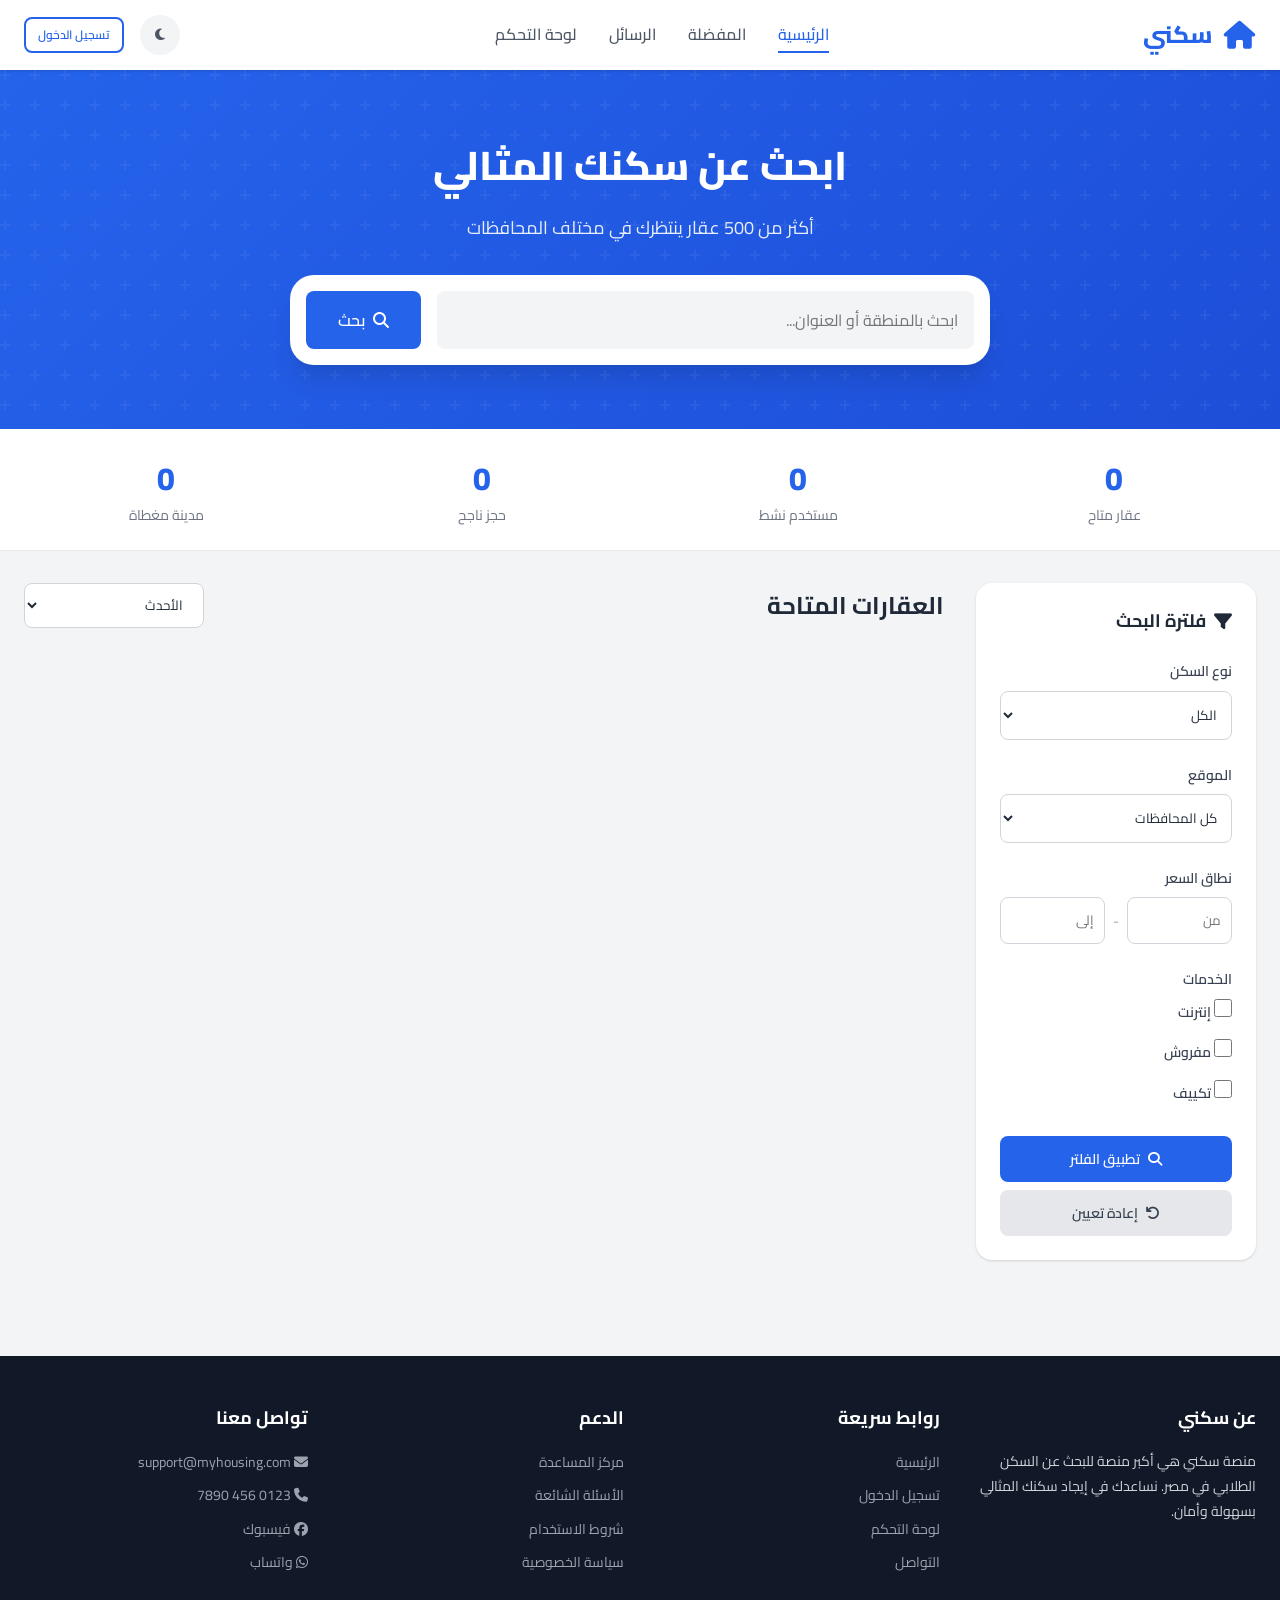
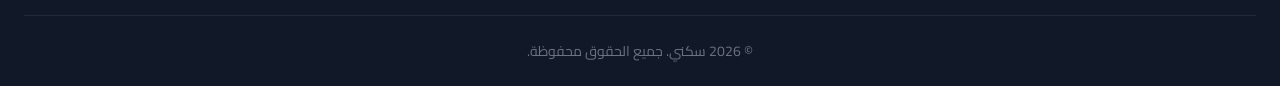
==== index.html @ 36925455 "Update index.html" ====
<!DOCTYPE html>
<html lang="ar" dir="rtl">
<head>
  <meta charset="UTF-8">
  <meta name="viewport" content="width=device-width, initial-scale=1.0">
  <meta name="description" content="سكني - منصة البحث عن السكن المثالي للطلاب في مصر">
  <meta name="keywords" content="سكن طلابي, شقق للإيجار, غرف للطلاب, استوديو, القاهرة, الإسكندرية">
  <meta property="og:title" content="سكني | ابحث عن سكنك المثالي">
  <meta property="og:description" content="أكثر من 500 عقار ينتظرك">
  <meta property="og:type" content="website">
  <title>سكني | ابحث عن سكنك المثالي</title>
  <link rel="stylesheet" href="style.css">
  <link rel="stylesheet" href="https://cdnjs.cloudflare.com/ajax/libs/font-awesome/6.4.0/css/all.min.css">
  <link rel="manifest" href="manifest.json">
  <link rel="icon" href="data:image/svg+xml,<svg xmlns='http://www.w3.org/2000/svg' viewBox='0 0 100 100'><text y='.9em' font-size='90'>🏠</text></svg>">
</head>
<body>
  <!-- Toast Container -->
  <div class="toast-container" id="toastContainer"></div>

  <!-- Header -->
  <header class="header">
    <div class="header-container">
      <a href="index.html" class="logo">
        <i class="fas fa-home"></i>
        <span>سكني</span>
      </a>

      <nav>
        <ul class="nav-links" id="navLinks">
          <li><a href="index.html" class="active">الرئيسية</a></li>
          <li><a href="favorites.html">المفضلة</a></li>
          <li><a href="chat.html">الرسائل</a></li>
          <li><a href="dashboard.html">لوحة التحكم</a></li>
          <li id="ownerAddProperty" style="display: none;"><a href="add-property.html"><i class="fas fa-plus"></i> إضافة عقار</a></li>
        </ul>
      </nav>

      <div class="header-actions">
        <button class="icon-btn theme-toggle" id="themeToggle" title="تغيير الوضع">
          <i class="fas fa-moon"></i>
        </button>

        <div id="guestActions">
          <a href="auth.html" class="btn btn-outline btn-sm">تسجيل الدخول</a>
        </div>

        <div class="user-menu" id="userMenu" style="display: none;">
          <img src="" alt="User" class="user-avatar" id="userAvatar">
          <div class="dropdown" id="userDropdown">
            <a href="dashboard.html" class="dropdown-item">
              <i class="fas fa-user"></i> حسابي
            </a>
            <a href="favorites.html" class="dropdown-item">
              <i class="fas fa-heart"></i> المفضلة
            </a>
            <a href="bookings.html" class="dropdown-item">
              <i class="fas fa-calendar-check"></i> حجوزاتي
            </a>
            <a href="chat.html" class="dropdown-item">
              <i class="fas fa-comments"></i> الرسائل
            </a>
            <div class="dropdown-divider"></div>
            <button class="dropdown-item" onclick="logout()">
              <i class="fas fa-sign-out-alt"></i> تسجيل الخروج
            </button>
          </div>
        </div>

        <button class="mobile-menu-btn" id="mobileMenuBtn">
          <i class="fas fa-bars"></i>
        </button>
      </div>
    </div>
  </header>

  <!-- Hero Section -->
  <section class="hero">
    <div class="hero-content">
      <h1>ابحث عن سكنك المثالي</h1>
      <p>أكثر من 500 عقار ينتظرك في مختلف المحافظات</p>
      <div class="search-box">
        <input type="text" class="search-input" id="searchInput" placeholder="ابحث بالمنطقة أو العنوان...">
        <button class="btn btn-primary btn-lg" onclick="performSearch()">
          <i class="fas fa-search"></i> بحث
        </button>
      </div>
    </div>
  </section>

  <!-- Stats Bar -->
  <section class="stats-bar">
    <div class="stats-container">
      <div class="stat-item">
        <h3 id="statProperties">0</h3>
        <p>عقار متاح</p>
      </div>
      <div class="stat-item">
        <h3 id="statUsers">0</h3>
        <p>مستخدم نشط</p>
      </div>
      <div class="stat-item">
        <h3 id="statBookings">0</h3>
        <p>حجز ناجح</p>
      </div>
      <div class="stat-item">
        <h3 id="statCities">0</h3>
        <p>مدينة مغطاة</p>
      </div>
    </div>
  </section>

  <!-- Main Content -->
  <main class="main-container">
    <!-- Sidebar Filters -->
    <aside class="sidebar">
      <h3><i class="fas fa-filter"></i> فلترة البحث</h3>

      <div class="filter-group">
        <label>نوع السكن</label>
        <select class="filter-select" id="filterType">
          <option value="all">الكل</option>
          <option value="shared_room">غرفة مشتركة</option>
          <option value="private_room">غرفة خاصة</option>
          <option value="studio">استوديو</option>
          <option value="apartment">شقة</option>
        </select>
      </div>

      <div class="filter-group">
        <label>الموقع</label>
        <select class="filter-select" id="filterLocation">
          <option value="all">كل المحافظات</option>
          <option value="القاهرة">القاهرة</option>
          <option value="الجيزة">الجيزة</option>
          <option value="الإسكندرية">الإسكندرية</option>
          <option value="المنصورة">المنصورة</option>
          <option value="طنطا">طنطا</option>
          <option value="الزقازيق">الزقازيق</option>
          <option value="بنها">بنها</option>
          <option value="الفيوم">الفيوم</option>
          <option value="أسيوط">أسيوط</option>
          <option value="سوهاج">سوهاج</option>
          <option value="قنا">قنا</option>
          <option value="الأقصر">الأقصر</option>
        </select>
      </div>

      <div class="filter-group">
        <label>نطاق السعر</label>
        <div class="price-range">
          <input type="number" class="filter-input" id="minPrice" placeholder="من">
          <span>-</span>
          <input type="number" class="filter-input" id="maxPrice" placeholder="إلى">
        </div>
      </div>

      <div class="filter-group">
        <label>الخدمات</label>
        <div class="checkbox-group">
          <label class="checkbox-item">
            <input type="checkbox" id="filterInternet">
            <span>إنترنت</span>
          </label>
          <label class="checkbox-item">
            <input type="checkbox" id="filterFurnished">
            <span>مفروش</span>
          </label>
          <label class="checkbox-item">
            <input type="checkbox" id="filterAC">
            <span>تكييف</span>
          </label>
        </div>
      </div>

      <button class="btn btn-primary" style="width: 100%;" onclick="applyFilters()">
        <i class="fas fa-search"></i> تطبيق الفلتر
      </button>
      <button class="btn btn-secondary" style="width: 100%; margin-top: 0.5rem;" onclick="resetFilters()">
        <i class="fas fa-undo"></i> إعادة تعيين
      </button>
    </aside>

    <!-- Content Area -->
    <div class="content-area">
      <div class="section-header">
        <h2 id="resultsTitle">العقارات المتاحة</h2>
        <select class="sort-select" id="sortSelect" onchange="applyFilters()">
          <option value="newest">الأحدث</option>
          <option value="price_asc">السعر: من الأقل للأعلى</option>
          <option value="price_desc">السعر: من الأعلى للأقل</option>
          <option value="rating">الأعلى تقييماً</option>
          <option value="views">الأكثر مشاهدة</option>
        </select>
      </div>

      <div class="properties-grid" id="propertiesGrid">
        <!-- Properties will be loaded here -->
      </div>

      <div class="empty-state" id="emptyState" style="display: none;">
        <i class="fas fa-search"></i>
        <h3>لا توجد نتائج</h3>
        <p>جرب تغيير معايير البحث أو الفلترة</p>
      </div>

      <div class="pagination" id="pagination"></div>
    </div>
  </main>

  <!-- Footer -->
  <footer class="footer">
    <div class="footer-container">
      <div class="footer-section">
        <h3>عن سكني</h3>
        <p>منصة سكني هي أكبر منصة للبحث عن السكن الطلابي في مصر. نساعدك في إيجاد سكنك المثالي بسهولة وأمان.</p>
      </div>
      <div class="footer-section">
        <h3>روابط سريعة</h3>
        <ul class="footer-links">
          <li><a href="index.html">الرئيسية</a></li>
          <li><a href="auth.html">تسجيل الدخول</a></li>
          <li><a href="dashboard.html">لوحة التحكم</a></li>
          <li><a href="chat.html">التواصل</a></li>
        </ul>
      </div>
      <div class="footer-section">
        <h3>الدعم</h3>
        <ul class="footer-links">
          <li><a href="#">مركز المساعدة</a></li>
          <li><a href="#">الأسئلة الشائعة</a></li>
          <li><a href="#">شروط الاستخدام</a></li>
          <li><a href="#">سياسة الخصوصية</a></li>
        </ul>
      </div>
      <div class="footer-section">
        <h3>تواصل معنا</h3>
        <ul class="footer-links">
          <li><a href="mailto:support@myhousing.com"><i class="fas fa-envelope"></i> support@myhousing.com</a></li>
          <li><a href="tel:01234567890"><i class="fas fa-phone"></i> 0123 456 7890</a></li>
          <li><a href="#"><i class="fab fa-facebook"></i> فيسبوك</a></li>
          <li><a href="#"><i class="fab fa-whatsapp"></i> واتساب</a></li>
        </ul>
      </div>
    </div>
    <div class="footer-bottom">
      <p>© 2026 سكني. جميع الحقوق محفوظة.</p>
    </div>
  </footer>

  <!-- Install Button -->
  <button class="btn btn-primary install-btn" id="installBtn">
    <i class="fas fa-download"></i> تثبيت التطبيق
  </button>

  <script src="db.js"></script>
  <script>
    // Global state
    let currentPage = 1;
    const itemsPerPage = 12;
    let filteredProperties = [];
    let currentUser = null;

    // Initialize
    document.addEventListener('DOMContentLoaded', async () => {
      await initDB();
      await generateDemoData();

      currentUser = getCurrentUser();
      updateHeader();
      await loadStats();
      await applyFilters();
      setupEventListeners();
      setupTheme();
    });

    function updateHeader() {
      const guestActions = document.getElementById('guestActions');
      const userMenu = document.getElementById('userMenu');

      if (currentUser) {
        guestActions.style.display = 'none';
        userMenu.style.display = 'block';
        document.getElementById('userAvatar').src = currentUser.avatar;

        // Show add property for owners
        if (currentUser.role === 'owner') {
          document.getElementById('ownerAddProperty').style.display = 'block';
        }

        // Update nav for admin
        if (currentUser.role === 'admin') {
          const navLinks = document.getElementById('navLinks');
          navLinks.innerHTML = `
            <li><a href="index.html" class="active">الرئيسية</a></li>
            <li><a href="dashboard.html">لوحة التحكم</a></li>
            <li><a href="admin.html">الإدارة</a></li>
          `;
        }
      } else {
        guestActions.style.display = 'block';
        userMenu.style.display = 'none';
      }
    }

    // User dropdown
    document.getElementById('userAvatar')?.addEventListener('click', (e) => {
      e.stopPropagation();
      document.getElementById('userDropdown').classList.toggle('show');
    });

    document.addEventListener('click', () => {
      document.getElementById('userDropdown')?.classList.remove('show');
    });

    async function loadStats() {
      const properties = await getAll('properties');
      const users = await getAll('users');
      const bookings = await getAll('bookings');

      const cities = new Set(properties.map(p => p.location.split('،')[0].trim()));

      document.getElementById('statProperties').textContent = properties.length;
      document.getElementById('statUsers').textContent = users.length;
      document.getElementById('statBookings').textContent = bookings.filter(b => b.status === 'confirmed').length;
      document.getElementById('statCities').textContent = cities.size;
    }

    async function applyFilters() {
      const filters = {
        status: 'active',
        type: document.getElementById('filterType').value,
        location: document.getElementById('filterLocation').value,
        minPrice: document.getElementById('minPrice').value,
        maxPrice: document.getElementById('maxPrice').value,
        internet: document.getElementById('filterInternet').checked,
        furnished: document.getElementById('filterFurnished').checked,
        ac: document.getElementById('filterAC').checked,
        search: document.getElementById('searchInput').value,
        sort: document.getElementById('sortSelect').value
      };

      filteredProperties = await searchProperties(filters);
      currentPage = 1;
      renderProperties();
    }

    function resetFilters() {
      document.getElementById('filterType').value = 'all';
      document.getElementById('filterLocation').value = 'all';
      document.getElementById('minPrice').value = '';
      document.getElementById('maxPrice').value = '';
      document.getElementById('filterInternet').checked = false;
      document.getElementById('filterFurnished').checked = false;
      document.getElementById('filterAC').checked = false;
      document.getElementById('searchInput').value = '';
      document.getElementById('sortSelect').value = 'newest';
      applyFilters();
    }

    function performSearch() {
      applyFilters();
    }

    async function renderProperties() {
      const grid = document.getElementById('propertiesGrid');
      const emptyState = document.getElementById('emptyState');
      const pagination = document.getElementById('pagination');

      document.getElementById('resultsTitle').textContent = 
        `العقارات المتاحة (${filteredProperties.length})`;

      if (filteredProperties.length === 0) {
        grid.innerHTML = '';
        emptyState.style.display = 'block';
        pagination.innerHTML = '';
        return;
      }

      emptyState.style.display = 'none';

      const start = (currentPage - 1) * itemsPerPage;
      const end = start + itemsPerPage;
      const pageItems = filteredProperties.slice(start, end);

      grid.innerHTML = '';

      for (const prop of pageItems) {
        const isFav = currentUser ? await isFavorite(currentUser.id, prop.id) : false;

        const card = document.createElement('div');
        card.className = 'property-card';
        card.onclick = (e) => {
          if (!e.target.closest('.favorite-btn')) {
            window.location.href = `property.html?id=${prop.id}`;
          }
        };

        card.innerHTML = `
          <div class="property-image">
            <img src="${prop.images[0]}" alt="${prop.title}" loading="lazy">
            <span class="property-badge">${prop.typeName}</span>
            <button class="favorite-btn ${isFav ? 'active' : ''}" onclick="toggleFavoriteItem('${prop.id}', this)">
              <i class="fas fa-heart"></i>
            </button>
          </div>
          <div class="property-content">
            <div class="property-type">${prop.typeName}</div>
            <h3 class="property-title">${prop.title}</h3>
            <div class="property-location">
              <i class="fas fa-map-marker-alt"></i>
              <span>${prop.location}</span>
            </div>
            <div class="property-features">
              <span><i class="fas fa-bed"></i> ${prop.rooms} غرف</span>
              <span><i class="fas fa-user-friends"></i> ${prop.studentsPerRoom} طالب</span>
              ${prop.internet ? '<span><i class="fas fa-wifi"></i> واي فاي</span>' : ''}
            </div>
            <div class="property-footer">
              <div class="property-price">
                ${prop.price.toLocaleString()} <span>ج.م/شهر</span>
              </div>
              <div class="property-rating">
                <i class="fas fa-star"></i>
                <span>${prop.rating}</span>
                <span style="color: var(--gray-400); font-weight: 400;">(${prop.reviewsCount})</span>
              </div>
            </div>
          </div>
        `;

        grid.appendChild(card);
      }

      renderPagination();
    }

    function renderPagination() {
      const pagination = document.getElementById('pagination');
      const totalPages = Math.ceil(filteredProperties.length / itemsPerPage);

      if (totalPages <= 1) {
        pagination.innerHTML = '';
        return;
      }

      let html = '';

      // Previous
      html += `<button class="page-btn" onclick="changePage(${currentPage - 1})" ${currentPage === 1 ? 'disabled' : ''}>
        <i class="fas fa-chevron-right"></i>
      </button>`;

      // Pages
      for (let i = 1; i <= totalPages; i++) {
        if (i === 1 || i === totalPages || (i >= currentPage - 1 && i <= currentPage + 1)) {
          html += `<button class="page-btn ${i === currentPage ? 'active' : ''}" onclick="changePage(${i})">${i}</button>`;
        } else if (i === currentPage - 2 || i === currentPage + 2) {
          html += `<span style="padding: 0.5rem;">...</span>`;
        }
      }

      // Next
      html += `<button class="page-btn" onclick="changePage(${currentPage + 1})" ${currentPage === totalPages ? 'disabled' : ''}>
        <i class="fas fa-chevron-left"></i>
      </button>`;

      pagination.innerHTML = html;
    }

    function changePage(page) {
      const totalPages = Math.ceil(filteredProperties.length / itemsPerPage);
      if (page < 1 || page > totalPages) return;
      currentPage = page;
      renderProperties();
      window.scrollTo({top: 0, behavior: 'smooth'});
    }

    async function toggleFavoriteItem(propertyId, btn) {
      if (!currentUser) {
        showToast('يرجى تسجيل الدخول أولاً', 'warning');
        return;
      }

      const isFav = await toggleFavorite(currentUser.id, propertyId);
      btn.classList.toggle('active', isFav);
      showToast(isFav ? 'تمت الإضافة للمفضلة' : 'تمت الإزالة من المفضلة', 'success');
    }

    function setupEventListeners() {
      document.getElementById('searchInput').addEventListener('keypress', (e) => {
        if (e.key === 'Enter') performSearch();
      });

      document.getElementById('themeToggle').addEventListener('click', toggleTheme);

      document.getElementById('mobileMenuBtn').addEventListener('click', () => {
        const nav = document.getElementById('navLinks');
        nav.style.display = nav.style.display === 'flex' ? 'none' : 'flex';
        nav.style.position = 'absolute';
        nav.style.top = '70px';
        nav.style.left = '0';
        nav.style.right = '0';
        nav.style.flexDirection = 'column';
        nav.style.background = 'var(--white)';
        nav.style.padding = '1rem';
        nav.style.boxShadow = 'var(--shadow-lg)';
      });
    }

    // Theme
    function setupTheme() {
      const saved = localStorage.getItem('theme');
      if (saved === 'dark') {
        document.documentElement.setAttribute('data-theme', 'dark');
        document.getElementById('themeToggle').innerHTML = '<i class="fas fa-sun"></i>';
      }
    }

    function toggleTheme() {
      const isDark = document.documentElement.getAttribute('data-theme') === 'dark';
      if (isDark) {
        document.documentElement.removeAttribute('data-theme');
        localStorage.setItem('theme', 'light');
        document.getElementById('themeToggle').innerHTML = '<i class="fas fa-moon"></i>';
      } else {
        document.documentElement.setAttribute('data-theme', 'dark');
        localStorage.setItem('theme', 'dark');
        document.getElementById('themeToggle').innerHTML = '<i class="fas fa-sun"></i>';
      }
    }

    // Toast
    function showToast(message, type = 'success') {
      const container = document.getElementById('toastContainer');
      const toast = document.createElement('div');
      toast.className = `toast ${type}`;

      const icons = { success: 'fa-check-circle', error: 'fa-times-circle', warning: 'fa-exclamation-circle' };
      toast.innerHTML = `<i class="fas ${icons[type]}"></i><span>${message}</span>`;

      container.appendChild(toast);

      setTimeout(() => {
        toast.style.opacity = '0';
        toast.style.transform = 'translateX(-20px)';
        setTimeout(() => toast.remove(), 300);
      }, 3000);
    }

    // PWA Install
    let deferredPrompt;
    window.addEventListener('beforeinstallprompt', (e) => {
      e.preventDefault();
      deferredPrompt = e;
      document.getElementById('installBtn').classList.add('show');
    });

    document.getElementById('installBtn').addEventListener('click', async () => {
      if (deferredPrompt) {
        deferredPrompt.prompt();
        const { outcome } = await deferredPrompt.userChoice;
        if (outcome === 'accepted') {
          document.getElementById('installBtn').classList.remove('show');
        }
        deferredPrompt = null;
      }
    });
  </script>
</body>
</html>
---- style.css ----
@import url('https://fonts.googleapis.com/css2?family=Cairo:wght@300;400;500;600;700;800&display=swap');

:root {
  --primary: #2563eb;
  --primary-dark: #1d4ed8;
  --primary-light: #dbeafe;
  --secondary: #f59e0b;
  --success: #10b981;
  --danger: #ef4444;
  --warning: #f59e0b;
  --info: #3b82f6;
  --dark: #1f2937;
  --light: #f3f4f6;
  --white: #ffffff;
  --gray-100: #f3f4f6;
  --gray-200: #e5e7eb;
  --gray-300: #d1d5db;
  --gray-400: #9ca3af;
  --gray-500: #6b7280;
  --gray-600: #4b5563;
  --gray-700: #374151;
  --gray-800: #1f2937;
  --gray-900: #111827;
  --shadow-sm: 0 1px 2px 0 rgba(0, 0, 0, 0.05);
  --shadow: 0 1px 3px 0 rgba(0, 0, 0, 0.1), 0 1px 2px 0 rgba(0, 0, 0, 0.06);
  --shadow-md: 0 4px 6px -1px rgba(0, 0, 0, 0.1), 0 2px 4px -1px rgba(0, 0, 0, 0.06);
  --shadow-lg: 0 10px 15px -3px rgba(0, 0, 0, 0.1), 0 4px 6px -2px rgba(0, 0, 0, 0.05);
  --shadow-xl: 0 20px 25px -5px rgba(0, 0, 0, 0.1), 0 10px 10px -5px rgba(0, 0, 0, 0.04);
  --radius-sm: 0.375rem;
  --radius: 0.5rem;
  --radius-md: 0.75rem;
  --radius-lg: 1rem;
  --radius-xl: 1.5rem;
  --transition: all 0.3s ease;
}

[data-theme="dark"] {
  --primary: #3b82f6;
  --primary-dark: #2563eb;
  --primary-light: #1e3a5f;
  --dark: #f9fafb;
  --light: #111827;
  --white: #1f2937;
  --gray-100: #1f2937;
  --gray-200: #374151;
  --gray-300: #4b5563;
  --gray-400: #6b7280;
  --gray-500: #9ca3af;
  --gray-600: #d1d5db;
  --gray-700: #e5e7eb;
  --gray-800: #f3f4f6;
  --gray-900: #f9fafb;
}

* { margin: 0; padding: 0; box-sizing: border-box; }
html { scroll-behavior: smooth; }

body {
  font-family: 'Cairo', sans-serif;
  background-color: var(--light);
  color: var(--gray-800);
  line-height: 1.6;
  direction: rtl;
  transition: var(--transition);
}

::-webkit-scrollbar { width: 8px; }
::-webkit-scrollbar-track { background: var(--gray-100); }
::-webkit-scrollbar-thumb { background: var(--gray-400); border-radius: 4px; }
::-webkit-scrollbar-thumb:hover { background: var(--gray-500); }

.header {
  background: var(--white);
  box-shadow: var(--shadow);
  position: sticky;
  top: 0;
  z-index: 1000;
  transition: var(--transition);
}

.header-container {
  max-width: 1400px;
  margin: 0 auto;
  padding: 0 1.5rem;
  display: flex;
  align-items: center;
  justify-content: space-between;
  height: 70px;
}

.logo {
  display: flex;
  align-items: center;
  gap: 0.75rem;
  text-decoration: none;
  color: var(--primary);
  font-weight: 800;
  font-size: 1.5rem;
}

.logo i { font-size: 1.75rem; }

.nav-links {
  display: flex;
  gap: 2rem;
  list-style: none;
}

.nav-links a {
  text-decoration: none;
  color: var(--gray-600);
  font-weight: 500;
  transition: var(--transition);
  position: relative;
}

.nav-links a:hover, .nav-links a.active { color: var(--primary); }

.nav-links a::after {
  content: '';
  position: absolute;
  bottom: -4px;
  right: 0;
  width: 0;
  height: 2px;
  background: var(--primary);
  transition: var(--transition);
}

.nav-links a:hover::after, .nav-links a.active::after { width: 100%; }

.header-actions {
  display: flex;
  align-items: center;
  gap: 1rem;
}

.btn {
  display: inline-flex;
  align-items: center;
  justify-content: center;
  gap: 0.5rem;
  padding: 0.625rem 1.25rem;
  border: none;
  border-radius: var(--radius);
  font-family: 'Cairo', sans-serif;
  font-weight: 600;
  font-size: 0.875rem;
  cursor: pointer;
  transition: var(--transition);
  text-decoration: none;
}

.btn-primary { background: var(--primary); color: white; }
.btn-primary:hover { background: var(--primary-dark); transform: translateY(-1px); box-shadow: var(--shadow-md); }
.btn-secondary { background: var(--gray-200); color: var(--gray-700); }
.btn-secondary:hover { background: var(--gray-300); }
.btn-outline { background: transparent; border: 2px solid var(--primary); color: var(--primary); }
.btn-outline:hover { background: var(--primary); color: white; }
.btn-danger { background: var(--danger); color: white; }
.btn-success { background: var(--success); color: white; }
.btn-sm { padding: 0.375rem 0.75rem; font-size: 0.75rem; }
.btn-lg { padding: 0.875rem 2rem; font-size: 1rem; }

.icon-btn {
  width: 40px; height: 40px; border-radius: 50%; padding: 0;
  background: var(--gray-100); color: var(--gray-600); border: none;
  cursor: pointer; transition: var(--transition);
  display: flex; align-items: center; justify-content: center;
}

.icon-btn:hover { background: var(--primary-light); color: var(--primary); }

.user-menu { position: relative; }

.user-avatar {
  width: 40px; height: 40px; border-radius: 50%; cursor: pointer;
  border: 2px solid var(--gray-200); transition: var(--transition);
}

.user-avatar:hover { border-color: var(--primary); }

.dropdown {
  position: absolute; top: 100%; left: 0; margin-top: 0.5rem;
  background: var(--white); border-radius: var(--radius-md);
  box-shadow: var(--shadow-xl); min-width: 200px; padding: 0.5rem 0;
  display: none; animation: fadeIn 0.2s ease;
}

.dropdown.show { display: block; }

.dropdown-item {
  display: flex; align-items: center; gap: 0.75rem;
  padding: 0.75rem 1rem; color: var(--gray-700);
  text-decoration: none; transition: var(--transition);
  cursor: pointer; border: none; background: none; width: 100%;
  font-family: 'Cairo', sans-serif; font-size: 0.875rem;
}

.dropdown-item:hover { background: var(--gray-100); color: var(--primary); }
.dropdown-divider { height: 1px; background: var(--gray-200); margin: 0.5rem 0; }

.hero {
  background: linear-gradient(135deg, var(--primary) 0%, var(--primary-dark) 100%);
  color: white; padding: 4rem 1.5rem; text-align: center;
  position: relative; overflow: hidden;
}

.hero::before {
  content: '';
  position: absolute; top: 0; left: 0; right: 0; bottom: 0;
  background: url("data:image/svg+xml,%3Csvg width='60' height='60' viewBox='0 0 60 60' xmlns='http://www.w3.org/2000/svg'%3E%3Cg fill='none' fill-rule='evenodd'%3E%3Cg fill='%23ffffff' fill-opacity='0.05'%3E%3Cpath d='M36 34v-4h-2v4h-4v2h4v4h2v-4h4v-2h-4zm0-30V0h-2v4h-4v2h4v4h2V6h4V4h-4zM6 34v-4H4v4H0v2h4v4h2v-4h4v-2H6zM6 4V0H4v4H0v2h4v4h2V6h4V4H6z'/%3E%3C/g%3E%3C/g%3E%3C/svg%3E");
}

.hero-content { position: relative; z-index: 1; max-width: 800px; margin: 0 auto; }
.hero h1 { font-size: 2.5rem; font-weight: 800; margin-bottom: 1rem; }
.hero p { font-size: 1.125rem; opacity: 0.9; margin-bottom: 2rem; }

.search-box {
  background: var(--white); border-radius: var(--radius-xl); padding: 1rem;
  display: flex; gap: 1rem; box-shadow: var(--shadow-xl);
  max-width: 700px; margin: 0 auto;
}

.search-input {
  flex: 1; border: none; padding: 0.75rem 1rem;
  font-family: 'Cairo', sans-serif; font-size: 1rem;
  background: var(--gray-100); border-radius: var(--radius);
  outline: none; transition: var(--transition);
}

.search-input:focus { background: white; box-shadow: 0 0 0 3px var(--primary-light); }

.stats-bar {
  background: var(--white); border-bottom: 1px solid var(--gray-200); padding: 1.5rem;
}

.stats-container {
  max-width: 1400px; margin: 0 auto;
  display: grid; grid-template-columns: repeat(auto-fit, minmax(200px, 1fr));
  gap: 2rem; text-align: center;
}

.stat-item h3 { font-size: 2rem; font-weight: 800; color: var(--primary); }
.stat-item p { color: var(--gray-500); font-size: 0.875rem; }

.main-container {
  max-width: 1400px; margin: 0 auto; padding: 2rem 1.5rem;
  display: grid; grid-template-columns: 280px 1fr; gap: 2rem;
}

.sidebar {
  background: var(--white); border-radius: var(--radius-lg); padding: 1.5rem;
  box-shadow: var(--shadow); height: fit-content; position: sticky; top: 90px;
}

.sidebar h3 {
  font-size: 1.125rem; font-weight: 700; margin-bottom: 1.5rem;
  display: flex; align-items: center; gap: 0.5rem;
}

.filter-group { margin-bottom: 1.5rem; }

.filter-group label {
  display: block; font-weight: 600; margin-bottom: 0.5rem;
  font-size: 0.875rem; color: var(--gray-700);
}

.filter-select, .filter-input {
  width: 100%; padding: 0.625rem; border: 1px solid var(--gray-300);
  border-radius: var(--radius); font-family: 'Cairo', sans-serif;
  background: var(--white); color: var(--gray-800); outline: none;
  transition: var(--transition);
}

.filter-select:focus, .filter-input:focus {
  border-color: var(--primary); box-shadow: 0 0 0 3px var(--primary-light);
}

.price-range { display: flex; gap: 0.5rem; align-items: center; }
.price-range input { flex: 1; }
.price-range span { color: var(--gray-400); font-size: 0.875rem; }

.checkbox-group { display: flex; flex-direction: column; gap: 0.5rem; }

.checkbox-item {
  display: flex; align-items: center; gap: 0.5rem;
  cursor: pointer; font-size: 0.875rem;
}

.checkbox-item input[type="checkbox"] {
  width: 18px; height: 18px; accent-color: var(--primary); cursor: pointer;
}

.content-area { min-width: 0; }

.section-header {
  display: flex; justify-content: space-between; align-items: center;
  margin-bottom: 1.5rem;
}

.section-header h2 { font-size: 1.5rem; font-weight: 700; }

.sort-select {
  padding: 0.5rem 1rem; border: 1px solid var(--gray-300);
  border-radius: var(--radius); font-family: 'Cairo', sans-serif;
  background: var(--white); color: var(--gray-800); cursor: pointer;
}

.properties-grid {
  display: grid;
  grid-template-columns: repeat(auto-fill, minmax(300px, 1fr));
  gap: 1.5rem;
}

.property-card {
  background: var(--white); border-radius: var(--radius-lg);
  overflow: hidden; box-shadow: var(--shadow); transition: var(--transition);
  cursor: pointer; position: relative;
}

.property-card:hover {
  transform: translateY(-4px); box-shadow: var(--shadow-xl);
}

.property-image {
  position: relative; height: 220px; overflow: hidden;
}

.property-image img {
  width: 100%; height: 100%; object-fit: cover;
  transition: transform 0.5s ease;
}

.property-card:hover .property-image img { transform: scale(1.05); }

.property-badge {
  position: absolute; top: 1rem; right: 1rem;
  background: var(--primary); color: white;
  padding: 0.25rem 0.75rem; border-radius: var(--radius);
  font-size: 0.75rem; font-weight: 600;
}

.property-badge.rented { background: var(--danger); }

.favorite-btn {
  position: absolute; top: 1rem; left: 1rem;
  width: 36px; height: 36px; border-radius: 50%;
  background: rgba(255,255,255,0.9); border: none; cursor: pointer;
  display: flex; align-items: center; justify-content: center;
  transition: var(--transition); color: var(--gray-400);
}

.favorite-btn:hover, .favorite-btn.active {
  color: var(--danger); background: white; transform: scale(1.1);
}

.property-content { padding: 1.25rem; }

.property-type {
  font-size: 0.75rem; color: var(--primary); font-weight: 600; margin-bottom: 0.5rem;
}

.property-title {
  font-size: 1.125rem; font-weight: 700; margin-bottom: 0.5rem;
  color: var(--gray-800); line-height: 1.4;
}

.property-location {
  display: flex; align-items: center; gap: 0.375rem;
  color: var(--gray-500); font-size: 0.875rem; margin-bottom: 0.75rem;
}

.property-features {
  display: flex; gap: 1rem; margin-bottom: 1rem;
  font-size: 0.875rem; color: var(--gray-600);
}

.property-features span { display: flex; align-items: center; gap: 0.25rem; }

.property-footer {
  display: flex; justify-content: space-between; align-items: center;
  padding-top: 1rem; border-top: 1px solid var(--gray-100);
}

.property-price {
  font-size: 1.25rem; font-weight: 800; color: var(--primary);
}

.property-price span { font-size: 0.875rem; font-weight: 400; color: var(--gray-500); }

.property-rating {
  display: flex; align-items: center; gap: 0.25rem;
  font-weight: 600; color: var(--secondary);
}

.empty-state {
  text-align: center; padding: 4rem 2rem; color: var(--gray-500);
}

.empty-state i { font-size: 4rem; margin-bottom: 1rem; color: var(--gray-300); }
.empty-state h3 { font-size: 1.25rem; margin-bottom: 0.5rem; color: var(--gray-700); }

.pagination {
  display: flex; justify-content: center; gap: 0.5rem; margin-top: 2rem;
}

.page-btn {
  width: 40px; height: 40px; border-radius: var(--radius);
  border: 1px solid var(--gray-300); background: var(--white);
  color: var(--gray-700); font-family: 'Cairo', sans-serif;
  font-weight: 600; cursor: pointer; transition: var(--transition);
}

.page-btn:hover, .page-btn.active {
  background: var(--primary); color: white; border-color: var(--primary);
}

.property-detail {
  max-width: 1200px; margin: 0 auto; padding: 2rem 1.5rem;
}

.breadcrumb {
  display: flex; align-items: center; gap: 0.5rem;
  margin-bottom: 1.5rem; font-size: 0.875rem; color: var(--gray-500);
}

.breadcrumb a { color: var(--primary); text-decoration: none; }

.gallery {
  display: grid; grid-template-columns: 2fr 1fr;
  grid-template-rows: 200px 200px; gap: 0.5rem;
  border-radius: var(--radius-lg); overflow: hidden; margin-bottom: 2rem;
}

.gallery-main { grid-row: 1 / -1; position: relative; }

.gallery-main img, .gallery-item img {
  width: 100%; height: 100%; object-fit: cover;
}

.gallery-item { position: relative; cursor: pointer; }

.gallery-more {
  position: absolute; top: 0; left: 0; right: 0; bottom: 0;
  background: rgba(0,0,0,0.6); display: flex;
  align-items: center; justify-content: center;
  color: white; font-weight: 700; font-size: 1.25rem;
}

.detail-grid {
  display: grid; grid-template-columns: 2fr 1fr; gap: 2rem;
}

.detail-content h1 {
  font-size: 1.75rem; font-weight: 800; margin-bottom: 0.5rem;
}

.detail-meta {
  display: flex; gap: 1.5rem; margin-bottom: 1.5rem; flex-wrap: wrap;
}

.detail-meta-item {
  display: flex; align-items: center; gap: 0.5rem; color: var(--gray-600);
}

.detail-section {
  background: var(--white); border-radius: var(--radius-lg);
  padding: 1.5rem; margin-bottom: 1.5rem; box-shadow: var(--shadow);
}

.detail-section h2 {
  font-size: 1.25rem; font-weight: 700; margin-bottom: 1rem;
  display: flex; align-items: center; gap: 0.5rem;
}

.amenities-grid {
  display: grid; grid-template-columns: repeat(auto-fill, minmax(150px, 1fr)); gap: 1rem;
}

.amenity-item {
  display: flex; align-items: center; gap: 0.75rem;
  padding: 0.75rem; background: var(--gray-100);
  border-radius: var(--radius); font-size: 0.875rem;
}

.amenity-item i { color: var(--primary); font-size: 1.125rem; }

.sidebar-card {
  background: var(--white); border-radius: var(--radius-lg);
  padding: 1.5rem; box-shadow: var(--shadow); margin-bottom: 1.5rem;
}

.price-tag {
  font-size: 2rem; font-weight: 800; color: var(--primary); margin-bottom: 0.5rem;
}

.price-tag span { font-size: 1rem; font-weight: 400; color: var(--gray-500); }

.owner-info {
  display: flex; align-items: center; gap: 1rem;
  margin: 1.5rem 0; padding: 1rem 0;
  border-top: 1px solid var(--gray-100);
  border-bottom: 1px solid var(--gray-100);
}

.owner-avatar {
  width: 50px; height: 50px; border-radius: 50%; object-fit: cover;
}

.owner-details h4 { font-weight: 700; margin-bottom: 0.25rem; }
.owner-details p { font-size: 0.875rem; color: var(--gray-500); }

.review-item {
  display: flex; gap: 1rem; padding: 1rem 0;
  border-bottom: 1px solid var(--gray-100);
}

.review-item:last-child { border-bottom: none; }

.review-avatar { width: 48px; height: 48px; border-radius: 50%; object-fit: cover; }
.review-content { flex: 1; }

.review-header {
  display: flex; justify-content: space-between; align-items: center;
  margin-bottom: 0.5rem;
}

.review-author { font-weight: 700; }
.review-date { font-size: 0.75rem; color: var(--gray-400); }
.review-rating { color: var(--secondary); margin-bottom: 0.5rem; }
.review-text { color: var(--gray-600); line-height: 1.6; }

.auth-page {
  min-height: 100vh; display: flex; align-items: center; justify-content: center;
  background: linear-gradient(135deg, var(--primary-light) 0%, var(--light) 100%);
  padding: 2rem;
}

.auth-container {
  background: var(--white); border-radius: var(--radius-xl);
  box-shadow: var(--shadow-xl); width: 100%; max-width: 480px; padding: 2.5rem;
}

.auth-logo { text-align: center; margin-bottom: 2rem; }
.auth-logo a { font-size: 2rem; font-weight: 800; color: var(--primary); text-decoration: none; }

.auth-tabs {
  display: flex; gap: 0.5rem; margin-bottom: 2rem;
  background: var(--gray-100); padding: 0.375rem; border-radius: var(--radius);
}

.auth-tab {
  flex: 1; padding: 0.75rem; border: none; background: none;
  font-family: 'Cairo', sans-serif; font-weight: 600; cursor: pointer;
  border-radius: var(--radius-sm); transition: var(--transition); color: var(--gray-600);
}

.auth-tab.active { background: var(--white); color: var(--primary); box-shadow: var(--shadow-sm); }

.form-group { margin-bottom: 1.25rem; }

.form-group label {
  display: block; font-weight: 600; margin-bottom: 0.5rem; font-size: 0.875rem;
}

.form-input {
  width: 100%; padding: 0.75rem 1rem; border: 1px solid var(--gray-300);
  border-radius: var(--radius); font-family: 'Cairo', sans-serif;
  font-size: 0.875rem; background: var(--white); color: var(--gray-800);
  outline: none; transition: var(--transition);
}

.form-input:focus { border-color: var(--primary); box-shadow: 0 0 0 3px var(--primary-light); }

.form-select {
  width: 100%; padding: 0.75rem 1rem; border: 1px solid var(--gray-300);
  border-radius: var(--radius); font-family: 'Cairo', sans-serif;
  font-size: 0.875rem; background: var(--white); color: var(--gray-800); outline: none; cursor: pointer;
}

.form-row { display: grid; grid-template-columns: 1fr 1fr; gap: 1rem; }

.form-check {
  display: flex; align-items: center; gap: 0.5rem;
  font-size: 0.875rem; color: var(--gray-600);
}

.form-check input { width: 18px; height: 18px; accent-color: var(--primary); }

.auth-footer {
  text-align: center; margin-top: 1.5rem; padding-top: 1.5rem;
  border-top: 1px solid var(--gray-100); font-size: 0.875rem; color: var(--gray-500);
}

.auth-footer a { color: var(--primary); text-decoration: none; font-weight: 600; }

.alert {
  padding: 1rem; border-radius: var(--radius); margin-bottom: 1rem;
  font-size: 0.875rem; display: none;
}

.alert.show { display: block; }
.alert-success { background: #d1fae5; color: #065f46; border: 1px solid #a7f3d0; }
.alert-danger { background: #fee2e2; color: #991b1b; border: 1px solid #fecaca; }
.alert-warning { background: #fef3c7; color: #92400e; border: 1px solid #fde68a; }

.dashboard {
  max-width: 1400px; margin: 0 auto; padding: 2rem 1.5rem;
  display: grid; grid-template-columns: 260px 1fr; gap: 2rem;
}

.dashboard-sidebar {
  background: var(--white); border-radius: var(--radius-lg); padding: 1.5rem;
  box-shadow: var(--shadow); height: fit-content; position: sticky; top: 90px;
}

.dashboard-user {
  text-align: center; padding-bottom: 1.5rem;
  border-bottom: 1px solid var(--gray-100); margin-bottom: 1.5rem;
}

.dashboard-user img {
  width: 80px; height: 80px; border-radius: 50%; margin-bottom: 1rem;
  border: 3px solid var(--primary-light);
}

.dashboard-user h3 { font-weight: 700; margin-bottom: 0.25rem; }
.dashboard-user p { font-size: 0.875rem; color: var(--gray-500); }

.dashboard-nav { list-style: none; }
.dashboard-nav li { margin-bottom: 0.25rem; }

.dashboard-nav a {
  display: flex; align-items: center; gap: 0.75rem;
  padding: 0.75rem 1rem; color: var(--gray-600);
  text-decoration: none; border-radius: var(--radius);
  transition: var(--transition); font-weight: 500;
}

.dashboard-nav a:hover, .dashboard-nav a.active {
  background: var(--primary-light); color: var(--primary);
}

.dashboard-nav a i { width: 20px; text-align: center; }

.dashboard-content { min-width: 0; }

.dashboard-header {
  display: flex; justify-content: space-between; align-items: center;
  margin-bottom: 1.5rem;
}

.dashboard-header h1 { font-size: 1.5rem; font-weight: 700; }

.stats-grid {
  display: grid; grid-template-columns: repeat(auto-fit, minmax(200px, 1fr));
  gap: 1.5rem; margin-bottom: 2rem;
}

.stat-card {
  background: var(--white); border-radius: var(--radius-lg); padding: 1.5rem;
  box-shadow: var(--shadow); display: flex; align-items: center; gap: 1rem;
}

.stat-icon {
  width: 56px; height: 56px; border-radius: var(--radius);
  display: flex; align-items: center; justify-content: center; font-size: 1.5rem;
}

.stat-icon.blue { background: var(--primary-light); color: var(--primary); }
.stat-icon.green { background: #d1fae5; color: var(--success); }
.stat-icon.orange { background: #fef3c7; color: var(--secondary); }
.stat-icon.red { background: #fee2e2; color: var(--danger); }

.stat-info h3 { font-size: 1.5rem; font-weight: 800; }
.stat-info p { font-size: 0.875rem; color: var(--gray-500); }

.table-container {
  background: var(--white); border-radius: var(--radius-lg);
  box-shadow: var(--shadow); overflow: hidden;
}

.table-header {
  padding: 1.25rem 1.5rem; border-bottom: 1px solid var(--gray-100);
  display: flex; justify-content: space-between; align-items: center;
}

.table-header h3 { font-weight: 700; }

.data-table { width: 100%; border-collapse: collapse; }

.data-table th, .data-table td {
  padding: 1rem 1.5rem; text-align: right;
  border-bottom: 1px solid var(--gray-100);
}

.data-table th {
  font-weight: 600; font-size: 0.875rem; color: var(--gray-500); background: var(--gray-50);
}

.data-table tr:hover { background: var(--gray-50); }

.table-property {
  display: flex; align-items: center; gap: 0.75rem;
}

.table-property img { width: 48px; height: 48px; border-radius: var(--radius); object-fit: cover; }
.table-property h4 { font-weight: 600; font-size: 0.875rem; }
.table-property p { font-size: 0.75rem; color: var(--gray-500); }

.status-badge {
  display: inline-flex; align-items: center; gap: 0.375rem;
  padding: 0.375rem 0.75rem; border-radius: var(--radius);
  font-size: 0.75rem; font-weight: 600;
}

.status-pending { background: #fef3c7; color: #92400e; }
.status-confirmed { background: #d1fae5; color: #065f46; }
.status-cancelled { background: #fee2e2; color: #991b1b; }
.status-completed { background: #dbeafe; color: #1e40af; }
.status-active { background: #d1fae5; color: #065f46; }
.status-inactive { background: #fee2e2; color: #991b1b; }

.chat-page {
  max-width: 1200px; margin: 0 auto; padding: 2rem 1.5rem;
  height: calc(100vh - 70px);
}

.chat-container {
  display: grid; grid-template-columns: 320px 1fr;
  background: var(--white); border-radius: var(--radius-lg);
  box-shadow: var(--shadow); height: 100%; overflow: hidden;
}

.chat-sidebar {
  border-left: 1px solid var(--gray-100);
  display: flex; flex-direction: column;
}

.chat-sidebar-header { padding: 1.25rem; border-bottom: 1px solid var(--gray-100); }
.chat-sidebar-header h2 { font-weight: 700; }

.chat-list { flex: 1; overflow-y: auto; }

.chat-item {
  display: flex; align-items: center; gap: 0.75rem;
  padding: 1rem 1.25rem; cursor: pointer; transition: var(--transition);
  border-bottom: 1px solid var(--gray-50);
}

.chat-item:hover, .chat-item.active { background: var(--gray-50); }

.chat-item img { width: 48px; height: 48px; border-radius: 50%; object-fit: cover; }

.chat-item-info { flex: 1; min-width: 0; }

.chat-item-header {
  display: flex; justify-content: space-between; align-items: center;
  margin-bottom: 0.25rem;
}

.chat-item-name { font-weight: 600; font-size: 0.875rem; }
.chat-item-time { font-size: 0.75rem; color: var(--gray-400); }

.chat-item-preview {
  font-size: 0.8125rem; color: var(--gray-500);
  white-space: nowrap; overflow: hidden; text-overflow: ellipsis;
}

.chat-item.unread .chat-item-preview { font-weight: 600; color: var(--gray-800); }

.unread-badge {
  background: var(--primary); color: white;
  font-size: 0.75rem; font-weight: 600;
  padding: 0.125rem 0.5rem; border-radius: 9999px;
}

.chat-main { display: flex; flex-direction: column; }

.chat-header {
  padding: 1rem 1.5rem; border-bottom: 1px solid var(--gray-100);
  display: flex; align-items: center; gap: 0.75rem;
}

.chat-header img { width: 40px; height: 40px; border-radius: 50%; }
.chat-header h3 { font-weight: 700; font-size: 1rem; }
.chat-header p { font-size: 0.75rem; color: var(--gray-500); }

.chat-messages {
  flex: 1; overflow-y: auto; padding: 1.5rem;
  display: flex; flex-direction: column; gap: 1rem;
}

.message {
  display: flex; gap: 0.75rem; max-width: 70%;
}

.message.sent { align-self: flex-end; flex-direction: row-reverse; }

.message-avatar {
  width: 36px; height: 36px; border-radius: 50%;
  object-fit: cover; flex-shrink: 0;
}

.message-content {
  background: var(--gray-100); padding: 0.75rem 1rem;
  border-radius: var(--radius-lg); border-bottom-right-radius: 0.25rem;
}

.message.sent .message-content {
  background: var(--primary); color: white;
  border-bottom-right-radius: var(--radius-lg);
  border-bottom-left-radius: 0.25rem;
}

.message-time { font-size: 0.75rem; color: var(--gray-400); margin-top: 0.25rem; }

.chat-input {
  padding: 1rem 1.5rem; border-top: 1px solid var(--gray-100);
  display: flex; gap: 0.75rem;
}

.chat-input input {
  flex: 1; padding: 0.75rem 1rem; border: 1px solid var(--gray-300);
  border-radius: var(--radius); font-family: 'Cairo', sans-serif;
  outline: none; transition: var(--transition);
}

.chat-input input:focus { border-color: var(--primary); box-shadow: 0 0 0 3px var(--primary-light); }

.modal-overlay {
  position: fixed; top: 0; left: 0; right: 0; bottom: 0;
  background: rgba(0,0,0,0.5); display: flex;
  align-items: center; justify-content: center;
  z-index: 2000; opacity: 0; visibility: hidden;
  transition: var(--transition);
}

.modal-overlay.show { opacity: 1; visibility: visible; }

.modal {
  background: var(--white); border-radius: var(--radius-xl);
  width: 90%; max-width: 500px; max-height: 90vh;
  overflow-y: auto; transform: scale(0.9); transition: var(--transition);
}

.modal-overlay.show .modal { transform: scale(1); }

.modal-header {
  padding: 1.5rem; border-bottom: 1px solid var(--gray-100);
  display: flex; justify-content: space-between; align-items: center;
}

.modal-header h3 { font-weight: 700; }

.modal-close {
  background: none; border: none; font-size: 1.5rem;
  cursor: pointer; color: var(--gray-400); transition: var(--transition);
}

.modal-close:hover { color: var(--gray-800); }

.modal-body { padding: 1.5rem; }

.modal-footer {
  padding: 1rem 1.5rem; border-top: 1px solid var(--gray-100);
  display: flex; justify-content: flex-end; gap: 0.75rem;
}

.toast-container {
  position: fixed; top: 90px; left: 1.5rem; z-index: 3000;
  display: flex; flex-direction: column; gap: 0.75rem;
}

.toast {
  background: var(--white); border-radius: var(--radius);
  padding: 1rem 1.25rem; box-shadow: var(--shadow-xl);
  display: flex; align-items: center; gap: 0.75rem;
  min-width: 300px; animation: slideIn 0.3s ease;
  border-right: 4px solid var(--primary);
}

.toast.success { border-right-color: var(--success); }
.toast.error { border-right-color: var(--danger); }
.toast.warning { border-right-color: var(--secondary); }

.toast i { font-size: 1.25rem; }
.toast.success i { color: var(--success); }
.toast.error i { color: var(--danger); }
.toast.warning i { color: var(--secondary); }

.footer {
  background: var(--gray-900); color: var(--gray-300);
  padding: 3rem 1.5rem 1.5rem; margin-top: 4rem;
}

.footer-container {
  max-width: 1400px; margin: 0 auto;
  display: grid; grid-template-columns: repeat(auto-fit, minmax(250px, 1fr));
  gap: 2rem; margin-bottom: 2rem;
}

.footer-section h3 { color: white; font-weight: 700; margin-bottom: 1rem; font-size: 1.125rem; }
.footer-section p { line-height: 1.8; font-size: 0.875rem; }

.footer-links { list-style: none; }
.footer-links li { margin-bottom: 0.5rem; }

.footer-links a {
  color: var(--gray-400); text-decoration: none; font-size: 0.875rem;
  transition: var(--transition);
}

.footer-links a:hover { color: var(--primary); }

.footer-bottom {
  max-width: 1400px; margin: 0 auto; padding-top: 1.5rem;
  border-top: 1px solid var(--gray-800); text-align: center;
  font-size: 0.875rem; color: var(--gray-500);
}

.loading-overlay {
  position: fixed; top: 0; left: 0; right: 0; bottom: 0;
  background: rgba(255,255,255,0.9); display: flex;
  flex-direction: column; align-items: center; justify-content: center;
  z-index: 4000;
}

.spinner {
  width: 48px; height: 48px; border: 4px solid var(--gray-200);
  border-top-color: var(--primary); border-radius: 50%;
  animation: spin 1s linear infinite;
}

.skeleton {
  background: linear-gradient(90deg, var(--gray-100) 25%, var(--gray-200) 50%, var(--gray-100) 75%);
  background-size: 200% 100%; animation: shimmer 1.5s infinite;
  border-radius: var(--radius);
}

@keyframes fadeIn {
  from { opacity: 0; transform: translateY(-10px); }
  to { opacity: 1; transform: translateY(0); }
}

@keyframes slideIn {
  from { opacity: 0; transform: translateX(-20px); }
  to { opacity: 1; transform: translateX(0); }
}

@keyframes spin { to { transform: rotate(360deg); } }

@keyframes shimmer {
  0% { background-position: 200% 0; }
  100% { background-position: -200% 0; }
}

@media (max-width: 1024px) {
  .main-container, .dashboard { grid-template-columns: 1fr; }
  .sidebar, .dashboard-sidebar { position: static; }
  .detail-grid { grid-template-columns: 1fr; }
  .gallery { grid-template-columns: 1fr 1fr; grid-template-rows: 200px 200px; }
  .gallery-main { grid-column: 1 / -1; grid-row: 1 / 2; }
  .chat-container { grid-template-columns: 1fr; }
  .chat-sidebar { display: none; }
}

@media (max-width: 768px) {
  .header-container { height: 60px; }
  .nav-links { display: none; }
  .hero h1 { font-size: 1.75rem; }
  .search-box { flex-direction: column; }
  .properties-grid { grid-template-columns: 1fr; }
  .stats-container { grid-template-columns: repeat(2, 1fr); }
  .form-row { grid-template-columns: 1fr; }
  .gallery { grid-template-columns: 1fr; grid-template-rows: repeat(3, 150px); }
  .gallery-main { grid-row: 1 / 2; }
  .dashboard { padding: 1rem; }
  .stats-grid { grid-template-columns: 1fr; }
  .data-table { display: block; overflow-x: auto; }
}

.mobile-menu-btn {
  display: none; background: none; border: none;
  font-size: 1.5rem; cursor: pointer; color: var(--gray-700);
}

@media (max-width: 768px) { .mobile-menu-btn { display: block; } }

.theme-toggle { position: relative; }

.install-btn {
  position: fixed; bottom: 2rem; left: 2rem; z-index: 1000; display: none;
}

.install-btn.show { display: flex; }
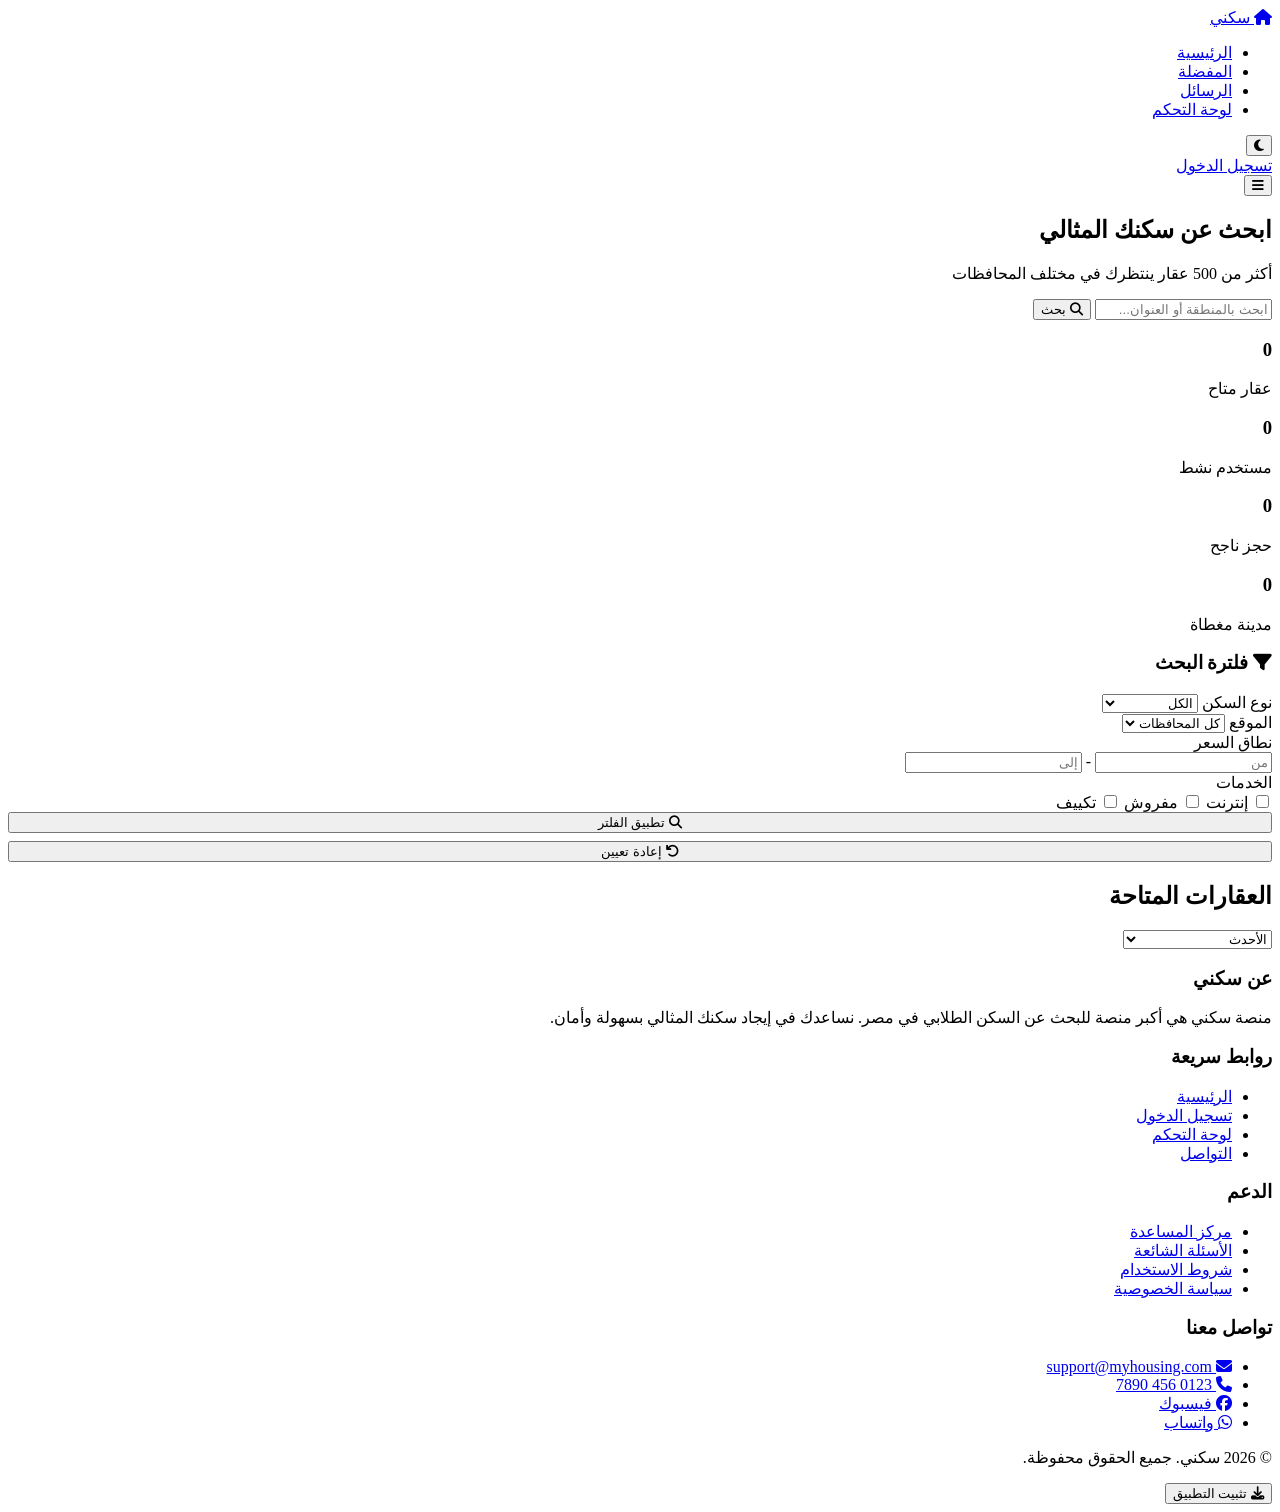
==== commit 2884379c: "Add files via upload" ====
--- a/index.html
+++ b/index.html
@@ -9,7 +9,7 @@
   <meta property="og:description" content="أكثر من 500 عقار ينتظرك">
   <meta property="og:type" content="website">
   <title>سكني | ابحث عن سكنك المثالي</title>
-  <link rel="stylesheet" href="style.css">
+  <link rel="stylesheet" href="css/style.css">
   <link rel="stylesheet" href="https://cdnjs.cloudflare.com/ajax/libs/font-awesome/6.4.0/css/all.min.css">
   <link rel="manifest" href="manifest.json">
   <link rel="icon" href="data:image/svg+xml,<svg xmlns='http://www.w3.org/2000/svg' viewBox='0 0 100 100'><text y='.9em' font-size='90'>🏠</text></svg>">
@@ -253,7 +253,7 @@
     <i class="fas fa-download"></i> تثبيت التطبيق
   </button>
 
-  <script src="db.js"></script>
+  <script src="js/db.js"></script>
   <script>
     // Global state
     let currentPage = 1;
@@ -267,6 +267,10 @@
       await generateDemoData();
 
       currentUser = getCurrentUser();
+
+      // If logged in, redirect to dashboard (optional - remove if you want them to stay on homepage)
+      // if (currentUser) { window.location.href = 'dashboard.html'; return; }
+
       updateHeader();
       await loadStats();
       await applyFilters();
@@ -284,18 +288,21 @@
         document.getElementById('userAvatar').src = currentUser.avatar;
 
         // Show add property for owners
-        if (currentUser.role === 'owner') {
-          document.getElementById('ownerAddProperty').style.display = 'block';
+        const ownerAdd = document.getElementById('ownerAddProperty');
+        if (ownerAdd && currentUser.role === 'owner') {
+          ownerAdd.style.display = 'block';
         }
 
         // Update nav for admin
         if (currentUser.role === 'admin') {
           const navLinks = document.getElementById('navLinks');
-          navLinks.innerHTML = `
-            <li><a href="index.html" class="active">الرئيسية</a></li>
-            <li><a href="dashboard.html">لوحة التحكم</a></li>
-            <li><a href="admin.html">الإدارة</a></li>
-          `;
+          if (navLinks) {
+            navLinks.innerHTML = `
+              <li><a href="index.html" class="active">الرئيسية</a></li>
+              <li><a href="dashboard.html">لوحة التحكم</a></li>
+              <li><a href="admin.html">الإدارة</a></li>
+            `;
+          }
         }
       } else {
         guestActions.style.display = 'block';
@@ -568,4 +575,4 @@
     });
   </script>
 </body>
-</html>
+</html>
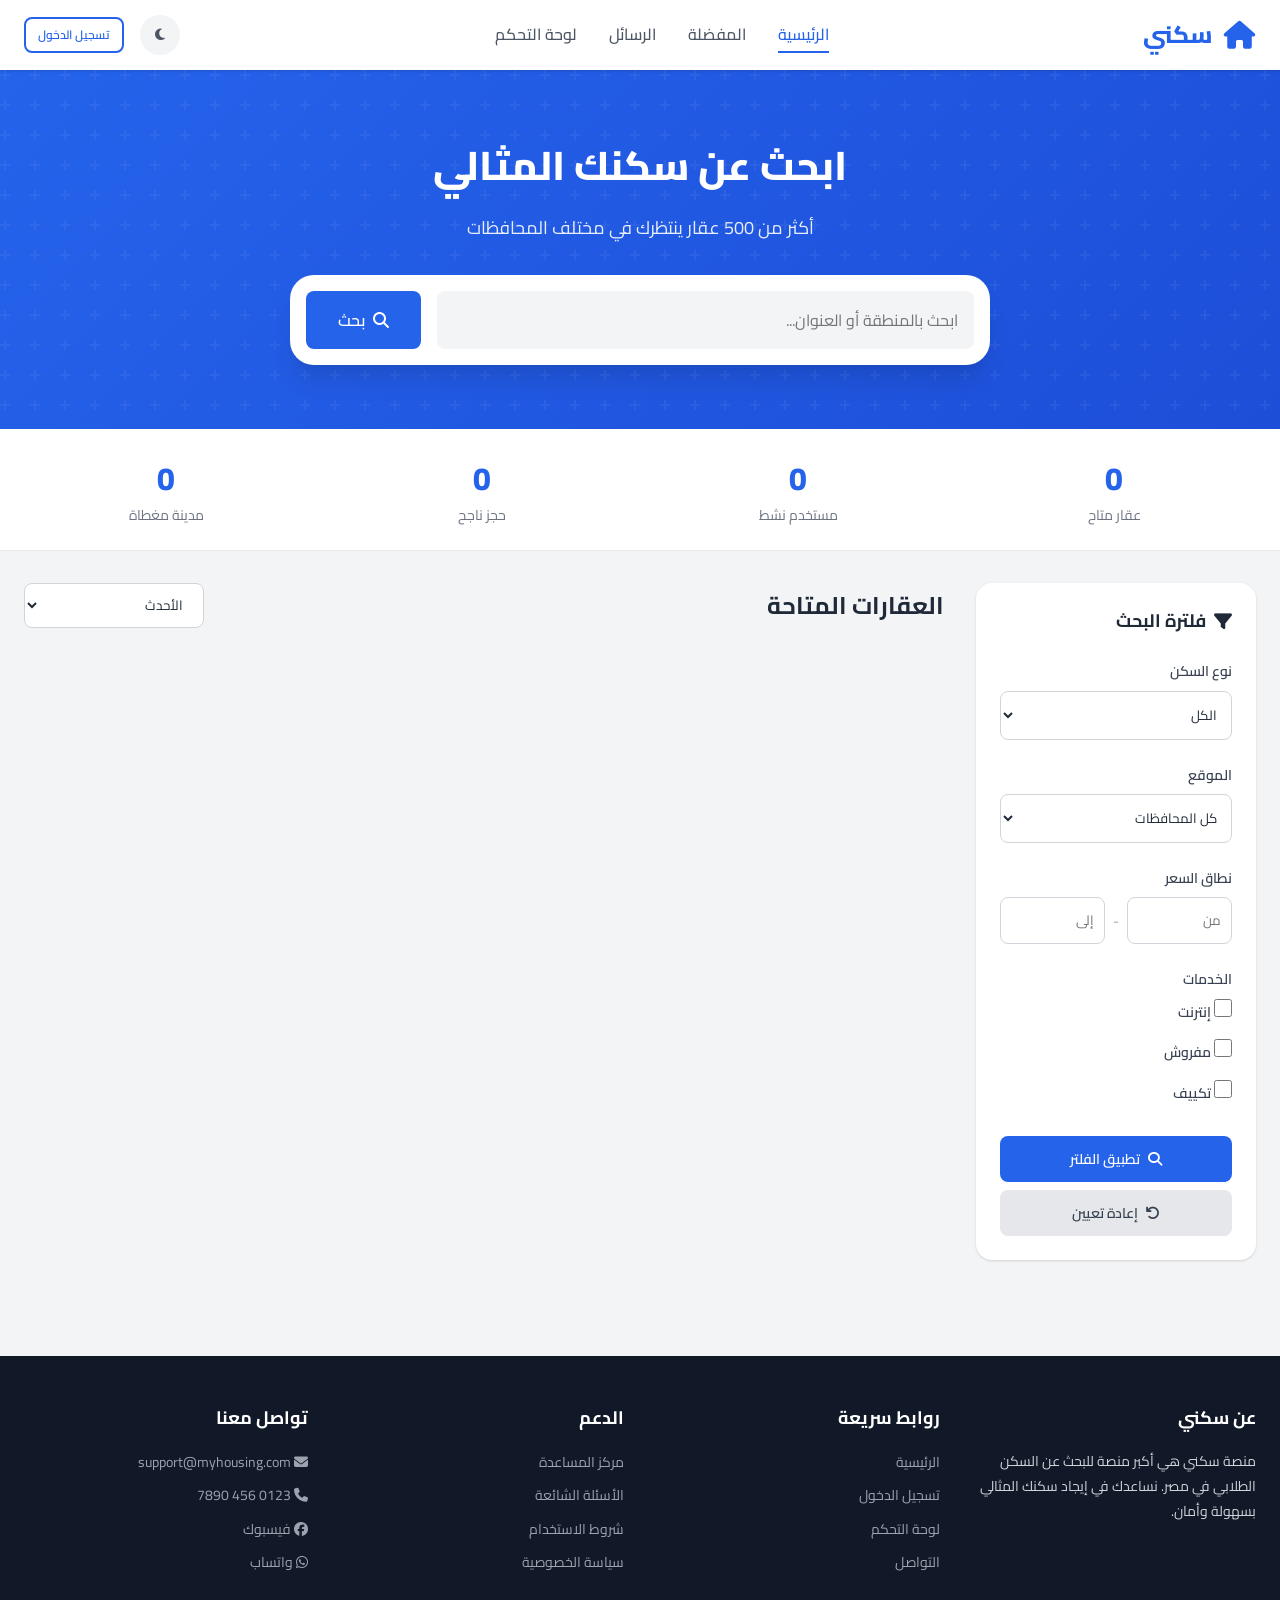
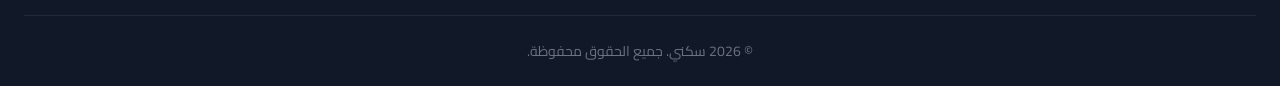
==== commit 71c6312e: "Fix stylesheet link path in index.html" ====
--- a/index.html
+++ b/index.html
@@ -9,7 +9,7 @@
   <meta property="og:description" content="أكثر من 500 عقار ينتظرك">
   <meta property="og:type" content="website">
   <title>سكني | ابحث عن سكنك المثالي</title>
-  <link rel="stylesheet" href="css/style.css">
+  <link rel="stylesheet" href="style.css">
   <link rel="stylesheet" href="https://cdnjs.cloudflare.com/ajax/libs/font-awesome/6.4.0/css/all.min.css">
   <link rel="manifest" href="manifest.json">
   <link rel="icon" href="data:image/svg+xml,<svg xmlns='http://www.w3.org/2000/svg' viewBox='0 0 100 100'><text y='.9em' font-size='90'>🏠</text></svg>">
@@ -253,7 +253,7 @@
     <i class="fas fa-download"></i> تثبيت التطبيق
   </button>
 
-  <script src="js/db.js"></script>
+  <script src="db.js"></script>
   <script>
     // Global state
     let currentPage = 1;
@@ -575,4 +575,4 @@
     });
   </script>
 </body>
-</html>+</html>
--- a/style.css
+++ b/style.css
@@ -0,0 +1,997 @@
+@import url('https://fonts.googleapis.com/css2?family=Cairo:wght@300;400;500;600;700;800&display=swap');
+
+:root {
+  --primary: #2563eb;
+  --primary-dark: #1d4ed8;
+  --primary-light: #dbeafe;
+  --secondary: #f59e0b;
+  --success: #10b981;
+  --danger: #ef4444;
+  --warning: #f59e0b;
+  --info: #3b82f6;
+  --dark: #1f2937;
+  --light: #f3f4f6;
+  --white: #ffffff;
+  --gray-100: #f3f4f6;
+  --gray-200: #e5e7eb;
+  --gray-300: #d1d5db;
+  --gray-400: #9ca3af;
+  --gray-500: #6b7280;
+  --gray-600: #4b5563;
+  --gray-700: #374151;
+  --gray-800: #1f2937;
+  --gray-900: #111827;
+  --shadow-sm: 0 1px 2px 0 rgba(0, 0, 0, 0.05);
+  --shadow: 0 1px 3px 0 rgba(0, 0, 0, 0.1), 0 1px 2px 0 rgba(0, 0, 0, 0.06);
+  --shadow-md: 0 4px 6px -1px rgba(0, 0, 0, 0.1), 0 2px 4px -1px rgba(0, 0, 0, 0.06);
+  --shadow-lg: 0 10px 15px -3px rgba(0, 0, 0, 0.1), 0 4px 6px -2px rgba(0, 0, 0, 0.05);
+  --shadow-xl: 0 20px 25px -5px rgba(0, 0, 0, 0.1), 0 10px 10px -5px rgba(0, 0, 0, 0.04);
+  --radius-sm: 0.375rem;
+  --radius: 0.5rem;
+  --radius-md: 0.75rem;
+  --radius-lg: 1rem;
+  --radius-xl: 1.5rem;
+  --transition: all 0.3s ease;
+}
+
+[data-theme="dark"] {
+  --primary: #3b82f6;
+  --primary-dark: #2563eb;
+  --primary-light: #1e3a5f;
+  --dark: #f9fafb;
+  --light: #111827;
+  --white: #1f2937;
+  --gray-100: #1f2937;
+  --gray-200: #374151;
+  --gray-300: #4b5563;
+  --gray-400: #6b7280;
+  --gray-500: #9ca3af;
+  --gray-600: #d1d5db;
+  --gray-700: #e5e7eb;
+  --gray-800: #f3f4f6;
+  --gray-900: #f9fafb;
+}
+
+* { margin: 0; padding: 0; box-sizing: border-box; }
+html { scroll-behavior: smooth; }
+
+body {
+  font-family: 'Cairo', sans-serif;
+  background-color: var(--light);
+  color: var(--gray-800);
+  line-height: 1.6;
+  direction: rtl;
+  transition: var(--transition);
+}
+
+::-webkit-scrollbar { width: 8px; }
+::-webkit-scrollbar-track { background: var(--gray-100); }
+::-webkit-scrollbar-thumb { background: var(--gray-400); border-radius: 4px; }
+::-webkit-scrollbar-thumb:hover { background: var(--gray-500); }
+
+.header {
+  background: var(--white);
+  box-shadow: var(--shadow);
+  position: sticky;
+  top: 0;
+  z-index: 1000;
+  transition: var(--transition);
+}
+
+.header-container {
+  max-width: 1400px;
+  margin: 0 auto;
+  padding: 0 1.5rem;
+  display: flex;
+  align-items: center;
+  justify-content: space-between;
+  height: 70px;
+}
+
+.logo {
+  display: flex;
+  align-items: center;
+  gap: 0.75rem;
+  text-decoration: none;
+  color: var(--primary);
+  font-weight: 800;
+  font-size: 1.5rem;
+}
+
+.logo i { font-size: 1.75rem; }
+
+.nav-links {
+  display: flex;
+  gap: 2rem;
+  list-style: none;
+}
+
+.nav-links a {
+  text-decoration: none;
+  color: var(--gray-600);
+  font-weight: 500;
+  transition: var(--transition);
+  position: relative;
+}
+
+.nav-links a:hover, .nav-links a.active { color: var(--primary); }
+
+.nav-links a::after {
+  content: '';
+  position: absolute;
+  bottom: -4px;
+  right: 0;
+  width: 0;
+  height: 2px;
+  background: var(--primary);
+  transition: var(--transition);
+}
+
+.nav-links a:hover::after, .nav-links a.active::after { width: 100%; }
+
+.header-actions {
+  display: flex;
+  align-items: center;
+  gap: 1rem;
+}
+
+.btn {
+  display: inline-flex;
+  align-items: center;
+  justify-content: center;
+  gap: 0.5rem;
+  padding: 0.625rem 1.25rem;
+  border: none;
+  border-radius: var(--radius);
+  font-family: 'Cairo', sans-serif;
+  font-weight: 600;
+  font-size: 0.875rem;
+  cursor: pointer;
+  transition: var(--transition);
+  text-decoration: none;
+}
+
+.btn-primary { background: var(--primary); color: white; }
+.btn-primary:hover { background: var(--primary-dark); transform: translateY(-1px); box-shadow: var(--shadow-md); }
+.btn-secondary { background: var(--gray-200); color: var(--gray-700); }
+.btn-secondary:hover { background: var(--gray-300); }
+.btn-outline { background: transparent; border: 2px solid var(--primary); color: var(--primary); }
+.btn-outline:hover { background: var(--primary); color: white; }
+.btn-danger { background: var(--danger); color: white; }
+.btn-success { background: var(--success); color: white; }
+.btn-sm { padding: 0.375rem 0.75rem; font-size: 0.75rem; }
+.btn-lg { padding: 0.875rem 2rem; font-size: 1rem; }
+
+.icon-btn {
+  width: 40px; height: 40px; border-radius: 50%; padding: 0;
+  background: var(--gray-100); color: var(--gray-600); border: none;
+  cursor: pointer; transition: var(--transition);
+  display: flex; align-items: center; justify-content: center;
+}
+
+.icon-btn:hover { background: var(--primary-light); color: var(--primary); }
+
+.user-menu { position: relative; }
+
+.user-avatar {
+  width: 40px; height: 40px; border-radius: 50%; cursor: pointer;
+  border: 2px solid var(--gray-200); transition: var(--transition);
+}
+
+.user-avatar:hover { border-color: var(--primary); }
+
+.dropdown {
+  position: absolute; top: 100%; left: 0; margin-top: 0.5rem;
+  background: var(--white); border-radius: var(--radius-md);
+  box-shadow: var(--shadow-xl); min-width: 200px; padding: 0.5rem 0;
+  display: none; animation: fadeIn 0.2s ease;
+}
+
+.dropdown.show { display: block; }
+
+.dropdown-item {
+  display: flex; align-items: center; gap: 0.75rem;
+  padding: 0.75rem 1rem; color: var(--gray-700);
+  text-decoration: none; transition: var(--transition);
+  cursor: pointer; border: none; background: none; width: 100%;
+  font-family: 'Cairo', sans-serif; font-size: 0.875rem;
+}
+
+.dropdown-item:hover { background: var(--gray-100); color: var(--primary); }
+.dropdown-divider { height: 1px; background: var(--gray-200); margin: 0.5rem 0; }
+
+.hero {
+  background: linear-gradient(135deg, var(--primary) 0%, var(--primary-dark) 100%);
+  color: white; padding: 4rem 1.5rem; text-align: center;
+  position: relative; overflow: hidden;
+}
+
+.hero::before {
+  content: '';
+  position: absolute; top: 0; left: 0; right: 0; bottom: 0;
+  background: url("data:image/svg+xml,%3Csvg width='60' height='60' viewBox='0 0 60 60' xmlns='http://www.w3.org/2000/svg'%3E%3Cg fill='none' fill-rule='evenodd'%3E%3Cg fill='%23ffffff' fill-opacity='0.05'%3E%3Cpath d='M36 34v-4h-2v4h-4v2h4v4h2v-4h4v-2h-4zm0-30V0h-2v4h-4v2h4v4h2V6h4V4h-4zM6 34v-4H4v4H0v2h4v4h2v-4h4v-2H6zM6 4V0H4v4H0v2h4v4h2V6h4V4H6z'/%3E%3C/g%3E%3C/g%3E%3C/svg%3E");
+}
+
+.hero-content { position: relative; z-index: 1; max-width: 800px; margin: 0 auto; }
+.hero h1 { font-size: 2.5rem; font-weight: 800; margin-bottom: 1rem; }
+.hero p { font-size: 1.125rem; opacity: 0.9; margin-bottom: 2rem; }
+
+.search-box {
+  background: var(--white); border-radius: var(--radius-xl); padding: 1rem;
+  display: flex; gap: 1rem; box-shadow: var(--shadow-xl);
+  max-width: 700px; margin: 0 auto;
+}
+
+.search-input {
+  flex: 1; border: none; padding: 0.75rem 1rem;
+  font-family: 'Cairo', sans-serif; font-size: 1rem;
+  background: var(--gray-100); border-radius: var(--radius);
+  outline: none; transition: var(--transition);
+}
+
+.search-input:focus { background: white; box-shadow: 0 0 0 3px var(--primary-light); }
+
+.stats-bar {
+  background: var(--white); border-bottom: 1px solid var(--gray-200); padding: 1.5rem;
+}
+
+.stats-container {
+  max-width: 1400px; margin: 0 auto;
+  display: grid; grid-template-columns: repeat(auto-fit, minmax(200px, 1fr));
+  gap: 2rem; text-align: center;
+}
+
+.stat-item h3 { font-size: 2rem; font-weight: 800; color: var(--primary); }
+.stat-item p { color: var(--gray-500); font-size: 0.875rem; }
+
+.main-container {
+  max-width: 1400px; margin: 0 auto; padding: 2rem 1.5rem;
+  display: grid; grid-template-columns: 280px 1fr; gap: 2rem;
+}
+
+.sidebar {
+  background: var(--white); border-radius: var(--radius-lg); padding: 1.5rem;
+  box-shadow: var(--shadow); height: fit-content; position: sticky; top: 90px;
+}
+
+.sidebar h3 {
+  font-size: 1.125rem; font-weight: 700; margin-bottom: 1.5rem;
+  display: flex; align-items: center; gap: 0.5rem;
+}
+
+.filter-group { margin-bottom: 1.5rem; }
+
+.filter-group label {
+  display: block; font-weight: 600; margin-bottom: 0.5rem;
+  font-size: 0.875rem; color: var(--gray-700);
+}
+
+.filter-select, .filter-input {
+  width: 100%; padding: 0.625rem; border: 1px solid var(--gray-300);
+  border-radius: var(--radius); font-family: 'Cairo', sans-serif;
+  background: var(--white); color: var(--gray-800); outline: none;
+  transition: var(--transition);
+}
+
+.filter-select:focus, .filter-input:focus {
+  border-color: var(--primary); box-shadow: 0 0 0 3px var(--primary-light);
+}
+
+.price-range { display: flex; gap: 0.5rem; align-items: center; }
+.price-range input { flex: 1; }
+.price-range span { color: var(--gray-400); font-size: 0.875rem; }
+
+.checkbox-group { display: flex; flex-direction: column; gap: 0.5rem; }
+
+.checkbox-item {
+  display: flex; align-items: center; gap: 0.5rem;
+  cursor: pointer; font-size: 0.875rem;
+}
+
+.checkbox-item input[type="checkbox"] {
+  width: 18px; height: 18px; accent-color: var(--primary); cursor: pointer;
+}
+
+.content-area { min-width: 0; }
+
+.section-header {
+  display: flex; justify-content: space-between; align-items: center;
+  margin-bottom: 1.5rem;
+}
+
+.section-header h2 { font-size: 1.5rem; font-weight: 700; }
+
+.sort-select {
+  padding: 0.5rem 1rem; border: 1px solid var(--gray-300);
+  border-radius: var(--radius); font-family: 'Cairo', sans-serif;
+  background: var(--white); color: var(--gray-800); cursor: pointer;
+}
+
+.properties-grid {
+  display: grid;
+  grid-template-columns: repeat(auto-fill, minmax(300px, 1fr));
+  gap: 1.5rem;
+}
+
+.property-card {
+  background: var(--white); border-radius: var(--radius-lg);
+  overflow: hidden; box-shadow: var(--shadow); transition: var(--transition);
+  cursor: pointer; position: relative;
+}
+
+.property-card:hover {
+  transform: translateY(-4px); box-shadow: var(--shadow-xl);
+}
+
+.property-image {
+  position: relative; height: 220px; overflow: hidden;
+}
+
+.property-image img {
+  width: 100%; height: 100%; object-fit: cover;
+  transition: transform 0.5s ease;
+}
+
+.property-card:hover .property-image img { transform: scale(1.05); }
+
+.property-badge {
+  position: absolute; top: 1rem; right: 1rem;
+  background: var(--primary); color: white;
+  padding: 0.25rem 0.75rem; border-radius: var(--radius);
+  font-size: 0.75rem; font-weight: 600;
+}
+
+.property-badge.rented { background: var(--danger); }
+
+.favorite-btn {
+  position: absolute; top: 1rem; left: 1rem;
+  width: 36px; height: 36px; border-radius: 50%;
+  background: rgba(255,255,255,0.9); border: none; cursor: pointer;
+  display: flex; align-items: center; justify-content: center;
+  transition: var(--transition); color: var(--gray-400);
+}
+
+.favorite-btn:hover, .favorite-btn.active {
+  color: var(--danger); background: white; transform: scale(1.1);
+}
+
+.property-content { padding: 1.25rem; }
+
+.property-type {
+  font-size: 0.75rem; color: var(--primary); font-weight: 600; margin-bottom: 0.5rem;
+}
+
+.property-title {
+  font-size: 1.125rem; font-weight: 700; margin-bottom: 0.5rem;
+  color: var(--gray-800); line-height: 1.4;
+}
+
+.property-location {
+  display: flex; align-items: center; gap: 0.375rem;
+  color: var(--gray-500); font-size: 0.875rem; margin-bottom: 0.75rem;
+}
+
+.property-features {
+  display: flex; gap: 1rem; margin-bottom: 1rem;
+  font-size: 0.875rem; color: var(--gray-600);
+}
+
+.property-features span { display: flex; align-items: center; gap: 0.25rem; }
+
+.property-footer {
+  display: flex; justify-content: space-between; align-items: center;
+  padding-top: 1rem; border-top: 1px solid var(--gray-100);
+}
+
+.property-price {
+  font-size: 1.25rem; font-weight: 800; color: var(--primary);
+}
+
+.property-price span { font-size: 0.875rem; font-weight: 400; color: var(--gray-500); }
+
+.property-rating {
+  display: flex; align-items: center; gap: 0.25rem;
+  font-weight: 600; color: var(--secondary);
+}
+
+.empty-state {
+  text-align: center; padding: 4rem 2rem; color: var(--gray-500);
+}
+
+.empty-state i { font-size: 4rem; margin-bottom: 1rem; color: var(--gray-300); }
+.empty-state h3 { font-size: 1.25rem; margin-bottom: 0.5rem; color: var(--gray-700); }
+
+.pagination {
+  display: flex; justify-content: center; gap: 0.5rem; margin-top: 2rem;
+}
+
+.page-btn {
+  width: 40px; height: 40px; border-radius: var(--radius);
+  border: 1px solid var(--gray-300); background: var(--white);
+  color: var(--gray-700); font-family: 'Cairo', sans-serif;
+  font-weight: 600; cursor: pointer; transition: var(--transition);
+}
+
+.page-btn:hover, .page-btn.active {
+  background: var(--primary); color: white; border-color: var(--primary);
+}
+
+.property-detail {
+  max-width: 1200px; margin: 0 auto; padding: 2rem 1.5rem;
+}
+
+.breadcrumb {
+  display: flex; align-items: center; gap: 0.5rem;
+  margin-bottom: 1.5rem; font-size: 0.875rem; color: var(--gray-500);
+}
+
+.breadcrumb a { color: var(--primary); text-decoration: none; }
+
+.gallery {
+  display: grid; grid-template-columns: 2fr 1fr;
+  grid-template-rows: 200px 200px; gap: 0.5rem;
+  border-radius: var(--radius-lg); overflow: hidden; margin-bottom: 2rem;
+}
+
+.gallery-main { grid-row: 1 / -1; position: relative; }
+
+.gallery-main img, .gallery-item img {
+  width: 100%; height: 100%; object-fit: cover;
+}
+
+.gallery-item { position: relative; cursor: pointer; }
+
+.gallery-more {
+  position: absolute; top: 0; left: 0; right: 0; bottom: 0;
+  background: rgba(0,0,0,0.6); display: flex;
+  align-items: center; justify-content: center;
+  color: white; font-weight: 700; font-size: 1.25rem;
+}
+
+.detail-grid {
+  display: grid; grid-template-columns: 2fr 1fr; gap: 2rem;
+}
+
+.detail-content h1 {
+  font-size: 1.75rem; font-weight: 800; margin-bottom: 0.5rem;
+}
+
+.detail-meta {
+  display: flex; gap: 1.5rem; margin-bottom: 1.5rem; flex-wrap: wrap;
+}
+
+.detail-meta-item {
+  display: flex; align-items: center; gap: 0.5rem; color: var(--gray-600);
+}
+
+.detail-section {
+  background: var(--white); border-radius: var(--radius-lg);
+  padding: 1.5rem; margin-bottom: 1.5rem; box-shadow: var(--shadow);
+}
+
+.detail-section h2 {
+  font-size: 1.25rem; font-weight: 700; margin-bottom: 1rem;
+  display: flex; align-items: center; gap: 0.5rem;
+}
+
+.amenities-grid {
+  display: grid; grid-template-columns: repeat(auto-fill, minmax(150px, 1fr)); gap: 1rem;
+}
+
+.amenity-item {
+  display: flex; align-items: center; gap: 0.75rem;
+  padding: 0.75rem; background: var(--gray-100);
+  border-radius: var(--radius); font-size: 0.875rem;
+}
+
+.amenity-item i { color: var(--primary); font-size: 1.125rem; }
+
+.sidebar-card {
+  background: var(--white); border-radius: var(--radius-lg);
+  padding: 1.5rem; box-shadow: var(--shadow); margin-bottom: 1.5rem;
+}
+
+.price-tag {
+  font-size: 2rem; font-weight: 800; color: var(--primary); margin-bottom: 0.5rem;
+}
+
+.price-tag span { font-size: 1rem; font-weight: 400; color: var(--gray-500); }
+
+.owner-info {
+  display: flex; align-items: center; gap: 1rem;
+  margin: 1.5rem 0; padding: 1rem 0;
+  border-top: 1px solid var(--gray-100);
+  border-bottom: 1px solid var(--gray-100);
+}
+
+.owner-avatar {
+  width: 50px; height: 50px; border-radius: 50%; object-fit: cover;
+}
+
+.owner-details h4 { font-weight: 700; margin-bottom: 0.25rem; }
+.owner-details p { font-size: 0.875rem; color: var(--gray-500); }
+
+.review-item {
+  display: flex; gap: 1rem; padding: 1rem 0;
+  border-bottom: 1px solid var(--gray-100);
+}
+
+.review-item:last-child { border-bottom: none; }
+
+.review-avatar { width: 48px; height: 48px; border-radius: 50%; object-fit: cover; }
+.review-content { flex: 1; }
+
+.review-header {
+  display: flex; justify-content: space-between; align-items: center;
+  margin-bottom: 0.5rem;
+}
+
+.review-author { font-weight: 700; }
+.review-date { font-size: 0.75rem; color: var(--gray-400); }
+.review-rating { color: var(--secondary); margin-bottom: 0.5rem; }
+.review-text { color: var(--gray-600); line-height: 1.6; }
+
+.auth-page {
+  min-height: 100vh; display: flex; align-items: center; justify-content: center;
+  background: linear-gradient(135deg, var(--primary-light) 0%, var(--light) 100%);
+  padding: 2rem;
+}
+
+.auth-container {
+  background: var(--white); border-radius: var(--radius-xl);
+  box-shadow: var(--shadow-xl); width: 100%; max-width: 480px; padding: 2.5rem;
+}
+
+.auth-logo { text-align: center; margin-bottom: 2rem; }
+.auth-logo a { font-size: 2rem; font-weight: 800; color: var(--primary); text-decoration: none; }
+
+.auth-tabs {
+  display: flex; gap: 0.5rem; margin-bottom: 2rem;
+  background: var(--gray-100); padding: 0.375rem; border-radius: var(--radius);
+}
+
+.auth-tab {
+  flex: 1; padding: 0.75rem; border: none; background: none;
+  font-family: 'Cairo', sans-serif; font-weight: 600; cursor: pointer;
+  border-radius: var(--radius-sm); transition: var(--transition); color: var(--gray-600);
+}
+
+.auth-tab.active { background: var(--white); color: var(--primary); box-shadow: var(--shadow-sm); }
+
+.form-group { margin-bottom: 1.25rem; }
+
+.form-group label {
+  display: block; font-weight: 600; margin-bottom: 0.5rem; font-size: 0.875rem;
+}
+
+.form-input {
+  width: 100%; padding: 0.75rem 1rem; border: 1px solid var(--gray-300);
+  border-radius: var(--radius); font-family: 'Cairo', sans-serif;
+  font-size: 0.875rem; background: var(--white); color: var(--gray-800);
+  outline: none; transition: var(--transition);
+}
+
+.form-input:focus { border-color: var(--primary); box-shadow: 0 0 0 3px var(--primary-light); }
+
+.form-select {
+  width: 100%; padding: 0.75rem 1rem; border: 1px solid var(--gray-300);
+  border-radius: var(--radius); font-family: 'Cairo', sans-serif;
+  font-size: 0.875rem; background: var(--white); color: var(--gray-800); outline: none; cursor: pointer;
+}
+
+.form-row { display: grid; grid-template-columns: 1fr 1fr; gap: 1rem; }
+
+.form-check {
+  display: flex; align-items: center; gap: 0.5rem;
+  font-size: 0.875rem; color: var(--gray-600);
+}
+
+.form-check input { width: 18px; height: 18px; accent-color: var(--primary); }
+
+.auth-footer {
+  text-align: center; margin-top: 1.5rem; padding-top: 1.5rem;
+  border-top: 1px solid var(--gray-100); font-size: 0.875rem; color: var(--gray-500);
+}
+
+.auth-footer a { color: var(--primary); text-decoration: none; font-weight: 600; }
+
+.alert {
+  padding: 1rem; border-radius: var(--radius); margin-bottom: 1rem;
+  font-size: 0.875rem; display: none;
+}
+
+.alert.show { display: block; }
+.alert-success { background: #d1fae5; color: #065f46; border: 1px solid #a7f3d0; }
+.alert-danger { background: #fee2e2; color: #991b1b; border: 1px solid #fecaca; }
+.alert-warning { background: #fef3c7; color: #92400e; border: 1px solid #fde68a; }
+
+.dashboard {
+  max-width: 1400px; margin: 0 auto; padding: 2rem 1.5rem;
+  display: grid; grid-template-columns: 260px 1fr; gap: 2rem;
+}
+
+.dashboard-sidebar {
+  background: var(--white); border-radius: var(--radius-lg); padding: 1.5rem;
+  box-shadow: var(--shadow); height: fit-content; position: sticky; top: 90px;
+}
+
+.dashboard-user {
+  text-align: center; padding-bottom: 1.5rem;
+  border-bottom: 1px solid var(--gray-100); margin-bottom: 1.5rem;
+}
+
+.dashboard-user img {
+  width: 80px; height: 80px; border-radius: 50%; margin-bottom: 1rem;
+  border: 3px solid var(--primary-light);
+}
+
+.dashboard-user h3 { font-weight: 700; margin-bottom: 0.25rem; }
+.dashboard-user p { font-size: 0.875rem; color: var(--gray-500); }
+
+.dashboard-nav { list-style: none; }
+.dashboard-nav li { margin-bottom: 0.25rem; }
+
+.dashboard-nav a {
+  display: flex; align-items: center; gap: 0.75rem;
+  padding: 0.75rem 1rem; color: var(--gray-600);
+  text-decoration: none; border-radius: var(--radius);
+  transition: var(--transition); font-weight: 500;
+}
+
+.dashboard-nav a:hover, .dashboard-nav a.active {
+  background: var(--primary-light); color: var(--primary);
+}
+
+.dashboard-nav a i { width: 20px; text-align: center; }
+
+.dashboard-content { min-width: 0; }
+
+.dashboard-header {
+  display: flex; justify-content: space-between; align-items: center;
+  margin-bottom: 1.5rem;
+}
+
+.dashboard-header h1 { font-size: 1.5rem; font-weight: 700; }
+
+.stats-grid {
+  display: grid; grid-template-columns: repeat(auto-fit, minmax(200px, 1fr));
+  gap: 1.5rem; margin-bottom: 2rem;
+}
+
+.stat-card {
+  background: var(--white); border-radius: var(--radius-lg); padding: 1.5rem;
+  box-shadow: var(--shadow); display: flex; align-items: center; gap: 1rem;
+}
+
+.stat-icon {
+  width: 56px; height: 56px; border-radius: var(--radius);
+  display: flex; align-items: center; justify-content: center; font-size: 1.5rem;
+}
+
+.stat-icon.blue { background: var(--primary-light); color: var(--primary); }
+.stat-icon.green { background: #d1fae5; color: var(--success); }
+.stat-icon.orange { background: #fef3c7; color: var(--secondary); }
+.stat-icon.red { background: #fee2e2; color: var(--danger); }
+
+.stat-info h3 { font-size: 1.5rem; font-weight: 800; }
+.stat-info p { font-size: 0.875rem; color: var(--gray-500); }
+
+.table-container {
+  background: var(--white); border-radius: var(--radius-lg);
+  box-shadow: var(--shadow); overflow: hidden;
+}
+
+.table-header {
+  padding: 1.25rem 1.5rem; border-bottom: 1px solid var(--gray-100);
+  display: flex; justify-content: space-between; align-items: center;
+}
+
+.table-header h3 { font-weight: 700; }
+
+.data-table { width: 100%; border-collapse: collapse; }
+
+.data-table th, .data-table td {
+  padding: 1rem 1.5rem; text-align: right;
+  border-bottom: 1px solid var(--gray-100);
+}
+
+.data-table th {
+  font-weight: 600; font-size: 0.875rem; color: var(--gray-500); background: var(--gray-50);
+}
+
+.data-table tr:hover { background: var(--gray-50); }
+
+.table-property {
+  display: flex; align-items: center; gap: 0.75rem;
+}
+
+.table-property img { width: 48px; height: 48px; border-radius: var(--radius); object-fit: cover; }
+.table-property h4 { font-weight: 600; font-size: 0.875rem; }
+.table-property p { font-size: 0.75rem; color: var(--gray-500); }
+
+.status-badge {
+  display: inline-flex; align-items: center; gap: 0.375rem;
+  padding: 0.375rem 0.75rem; border-radius: var(--radius);
+  font-size: 0.75rem; font-weight: 600;
+}
+
+.status-pending { background: #fef3c7; color: #92400e; }
+.status-confirmed { background: #d1fae5; color: #065f46; }
+.status-cancelled { background: #fee2e2; color: #991b1b; }
+.status-completed { background: #dbeafe; color: #1e40af; }
+.status-active { background: #d1fae5; color: #065f46; }
+.status-inactive { background: #fee2e2; color: #991b1b; }
+
+.chat-page {
+  max-width: 1200px; margin: 0 auto; padding: 2rem 1.5rem;
+  height: calc(100vh - 70px);
+}
+
+.chat-container {
+  display: grid; grid-template-columns: 320px 1fr;
+  background: var(--white); border-radius: var(--radius-lg);
+  box-shadow: var(--shadow); height: 100%; overflow: hidden;
+}
+
+.chat-sidebar {
+  border-left: 1px solid var(--gray-100);
+  display: flex; flex-direction: column;
+}
+
+.chat-sidebar-header { padding: 1.25rem; border-bottom: 1px solid var(--gray-100); }
+.chat-sidebar-header h2 { font-weight: 700; }
+
+.chat-list { flex: 1; overflow-y: auto; }
+
+.chat-item {
+  display: flex; align-items: center; gap: 0.75rem;
+  padding: 1rem 1.25rem; cursor: pointer; transition: var(--transition);
+  border-bottom: 1px solid var(--gray-50);
+}
+
+.chat-item:hover, .chat-item.active { background: var(--gray-50); }
+
+.chat-item img { width: 48px; height: 48px; border-radius: 50%; object-fit: cover; }
+
+.chat-item-info { flex: 1; min-width: 0; }
+
+.chat-item-header {
+  display: flex; justify-content: space-between; align-items: center;
+  margin-bottom: 0.25rem;
+}
+
+.chat-item-name { font-weight: 600; font-size: 0.875rem; }
+.chat-item-time { font-size: 0.75rem; color: var(--gray-400); }
+
+.chat-item-preview {
+  font-size: 0.8125rem; color: var(--gray-500);
+  white-space: nowrap; overflow: hidden; text-overflow: ellipsis;
+}
+
+.chat-item.unread .chat-item-preview { font-weight: 600; color: var(--gray-800); }
+
+.unread-badge {
+  background: var(--primary); color: white;
+  font-size: 0.75rem; font-weight: 600;
+  padding: 0.125rem 0.5rem; border-radius: 9999px;
+}
+
+.chat-main { display: flex; flex-direction: column; }
+
+.chat-header {
+  padding: 1rem 1.5rem; border-bottom: 1px solid var(--gray-100);
+  display: flex; align-items: center; gap: 0.75rem;
+}
+
+.chat-header img { width: 40px; height: 40px; border-radius: 50%; }
+.chat-header h3 { font-weight: 700; font-size: 1rem; }
+.chat-header p { font-size: 0.75rem; color: var(--gray-500); }
+
+.chat-messages {
+  flex: 1; overflow-y: auto; padding: 1.5rem;
+  display: flex; flex-direction: column; gap: 1rem;
+}
+
+.message {
+  display: flex; gap: 0.75rem; max-width: 70%;
+}
+
+.message.sent { align-self: flex-end; flex-direction: row-reverse; }
+
+.message-avatar {
+  width: 36px; height: 36px; border-radius: 50%;
+  object-fit: cover; flex-shrink: 0;
+}
+
+.message-content {
+  background: var(--gray-100); padding: 0.75rem 1rem;
+  border-radius: var(--radius-lg); border-bottom-right-radius: 0.25rem;
+}
+
+.message.sent .message-content {
+  background: var(--primary); color: white;
+  border-bottom-right-radius: var(--radius-lg);
+  border-bottom-left-radius: 0.25rem;
+}
+
+.message-time { font-size: 0.75rem; color: var(--gray-400); margin-top: 0.25rem; }
+
+.chat-input {
+  padding: 1rem 1.5rem; border-top: 1px solid var(--gray-100);
+  display: flex; gap: 0.75rem;
+}
+
+.chat-input input {
+  flex: 1; padding: 0.75rem 1rem; border: 1px solid var(--gray-300);
+  border-radius: var(--radius); font-family: 'Cairo', sans-serif;
+  outline: none; transition: var(--transition);
+}
+
+.chat-input input:focus { border-color: var(--primary); box-shadow: 0 0 0 3px var(--primary-light); }
+
+.modal-overlay {
+  position: fixed; top: 0; left: 0; right: 0; bottom: 0;
+  background: rgba(0,0,0,0.5); display: flex;
+  align-items: center; justify-content: center;
+  z-index: 2000; opacity: 0; visibility: hidden;
+  transition: var(--transition);
+}
+
+.modal-overlay.show { opacity: 1; visibility: visible; }
+
+.modal {
+  background: var(--white); border-radius: var(--radius-xl);
+  width: 90%; max-width: 500px; max-height: 90vh;
+  overflow-y: auto; transform: scale(0.9); transition: var(--transition);
+}
+
+.modal-overlay.show .modal { transform: scale(1); }
+
+.modal-header {
+  padding: 1.5rem; border-bottom: 1px solid var(--gray-100);
+  display: flex; justify-content: space-between; align-items: center;
+}
+
+.modal-header h3 { font-weight: 700; }
+
+.modal-close {
+  background: none; border: none; font-size: 1.5rem;
+  cursor: pointer; color: var(--gray-400); transition: var(--transition);
+}
+
+.modal-close:hover { color: var(--gray-800); }
+
+.modal-body { padding: 1.5rem; }
+
+.modal-footer {
+  padding: 1rem 1.5rem; border-top: 1px solid var(--gray-100);
+  display: flex; justify-content: flex-end; gap: 0.75rem;
+}
+
+.toast-container {
+  position: fixed; top: 90px; left: 1.5rem; z-index: 3000;
+  display: flex; flex-direction: column; gap: 0.75rem;
+}
+
+.toast {
+  background: var(--white); border-radius: var(--radius);
+  padding: 1rem 1.25rem; box-shadow: var(--shadow-xl);
+  display: flex; align-items: center; gap: 0.75rem;
+  min-width: 300px; animation: slideIn 0.3s ease;
+  border-right: 4px solid var(--primary);
+}
+
+.toast.success { border-right-color: var(--success); }
+.toast.error { border-right-color: var(--danger); }
+.toast.warning { border-right-color: var(--secondary); }
+
+.toast i { font-size: 1.25rem; }
+.toast.success i { color: var(--success); }
+.toast.error i { color: var(--danger); }
+.toast.warning i { color: var(--secondary); }
+
+.footer {
+  background: var(--gray-900); color: var(--gray-300);
+  padding: 3rem 1.5rem 1.5rem; margin-top: 4rem;
+}
+
+.footer-container {
+  max-width: 1400px; margin: 0 auto;
+  display: grid; grid-template-columns: repeat(auto-fit, minmax(250px, 1fr));
+  gap: 2rem; margin-bottom: 2rem;
+}
+
+.footer-section h3 { color: white; font-weight: 700; margin-bottom: 1rem; font-size: 1.125rem; }
+.footer-section p { line-height: 1.8; font-size: 0.875rem; }
+
+.footer-links { list-style: none; }
+.footer-links li { margin-bottom: 0.5rem; }
+
+.footer-links a {
+  color: var(--gray-400); text-decoration: none; font-size: 0.875rem;
+  transition: var(--transition);
+}
+
+.footer-links a:hover { color: var(--primary); }
+
+.footer-bottom {
+  max-width: 1400px; margin: 0 auto; padding-top: 1.5rem;
+  border-top: 1px solid var(--gray-800); text-align: center;
+  font-size: 0.875rem; color: var(--gray-500);
+}
+
+.loading-overlay {
+  position: fixed; top: 0; left: 0; right: 0; bottom: 0;
+  background: rgba(255,255,255,0.9); display: flex;
+  flex-direction: column; align-items: center; justify-content: center;
+  z-index: 4000;
+}
+
+.spinner {
+  width: 48px; height: 48px; border: 4px solid var(--gray-200);
+  border-top-color: var(--primary); border-radius: 50%;
+  animation: spin 1s linear infinite;
+}
+
+.skeleton {
+  background: linear-gradient(90deg, var(--gray-100) 25%, var(--gray-200) 50%, var(--gray-100) 75%);
+  background-size: 200% 100%; animation: shimmer 1.5s infinite;
+  border-radius: var(--radius);
+}
+
+@keyframes fadeIn {
+  from { opacity: 0; transform: translateY(-10px); }
+  to { opacity: 1; transform: translateY(0); }
+}
+
+@keyframes slideIn {
+  from { opacity: 0; transform: translateX(-20px); }
+  to { opacity: 1; transform: translateX(0); }
+}
+
+@keyframes spin { to { transform: rotate(360deg); } }
+
+@keyframes shimmer {
+  0% { background-position: 200% 0; }
+  100% { background-position: -200% 0; }
+}
+
+@media (max-width: 1024px) {
+  .main-container, .dashboard { grid-template-columns: 1fr; }
+  .sidebar, .dashboard-sidebar { position: static; }
+  .detail-grid { grid-template-columns: 1fr; }
+  .gallery { grid-template-columns: 1fr 1fr; grid-template-rows: 200px 200px; }
+  .gallery-main { grid-column: 1 / -1; grid-row: 1 / 2; }
+  .chat-container { grid-template-columns: 1fr; }
+  .chat-sidebar { display: none; }
+}
+
+@media (max-width: 768px) {
+  .header-container { height: 60px; }
+  .nav-links { display: none; }
+  .hero h1 { font-size: 1.75rem; }
+  .search-box { flex-direction: column; }
+  .properties-grid { grid-template-columns: 1fr; }
+  .stats-container { grid-template-columns: repeat(2, 1fr); }
+  .form-row { grid-template-columns: 1fr; }
+  .gallery { grid-template-columns: 1fr; grid-template-rows: repeat(3, 150px); }
+  .gallery-main { grid-row: 1 / 2; }
+  .dashboard { padding: 1rem; }
+  .stats-grid { grid-template-columns: 1fr; }
+  .data-table { display: block; overflow-x: auto; }
+}
+
+.mobile-menu-btn {
+  display: none; background: none; border: none;
+  font-size: 1.5rem; cursor: pointer; color: var(--gray-700);
+}
+
+@media (max-width: 768px) { .mobile-menu-btn { display: block; } }
+
+.theme-toggle { position: relative; }
+
+.install-btn {
+  position: fixed; bottom: 2rem; left: 2rem; z-index: 1000; display: none;
+}
+
+.install-btn.show { display: flex; }
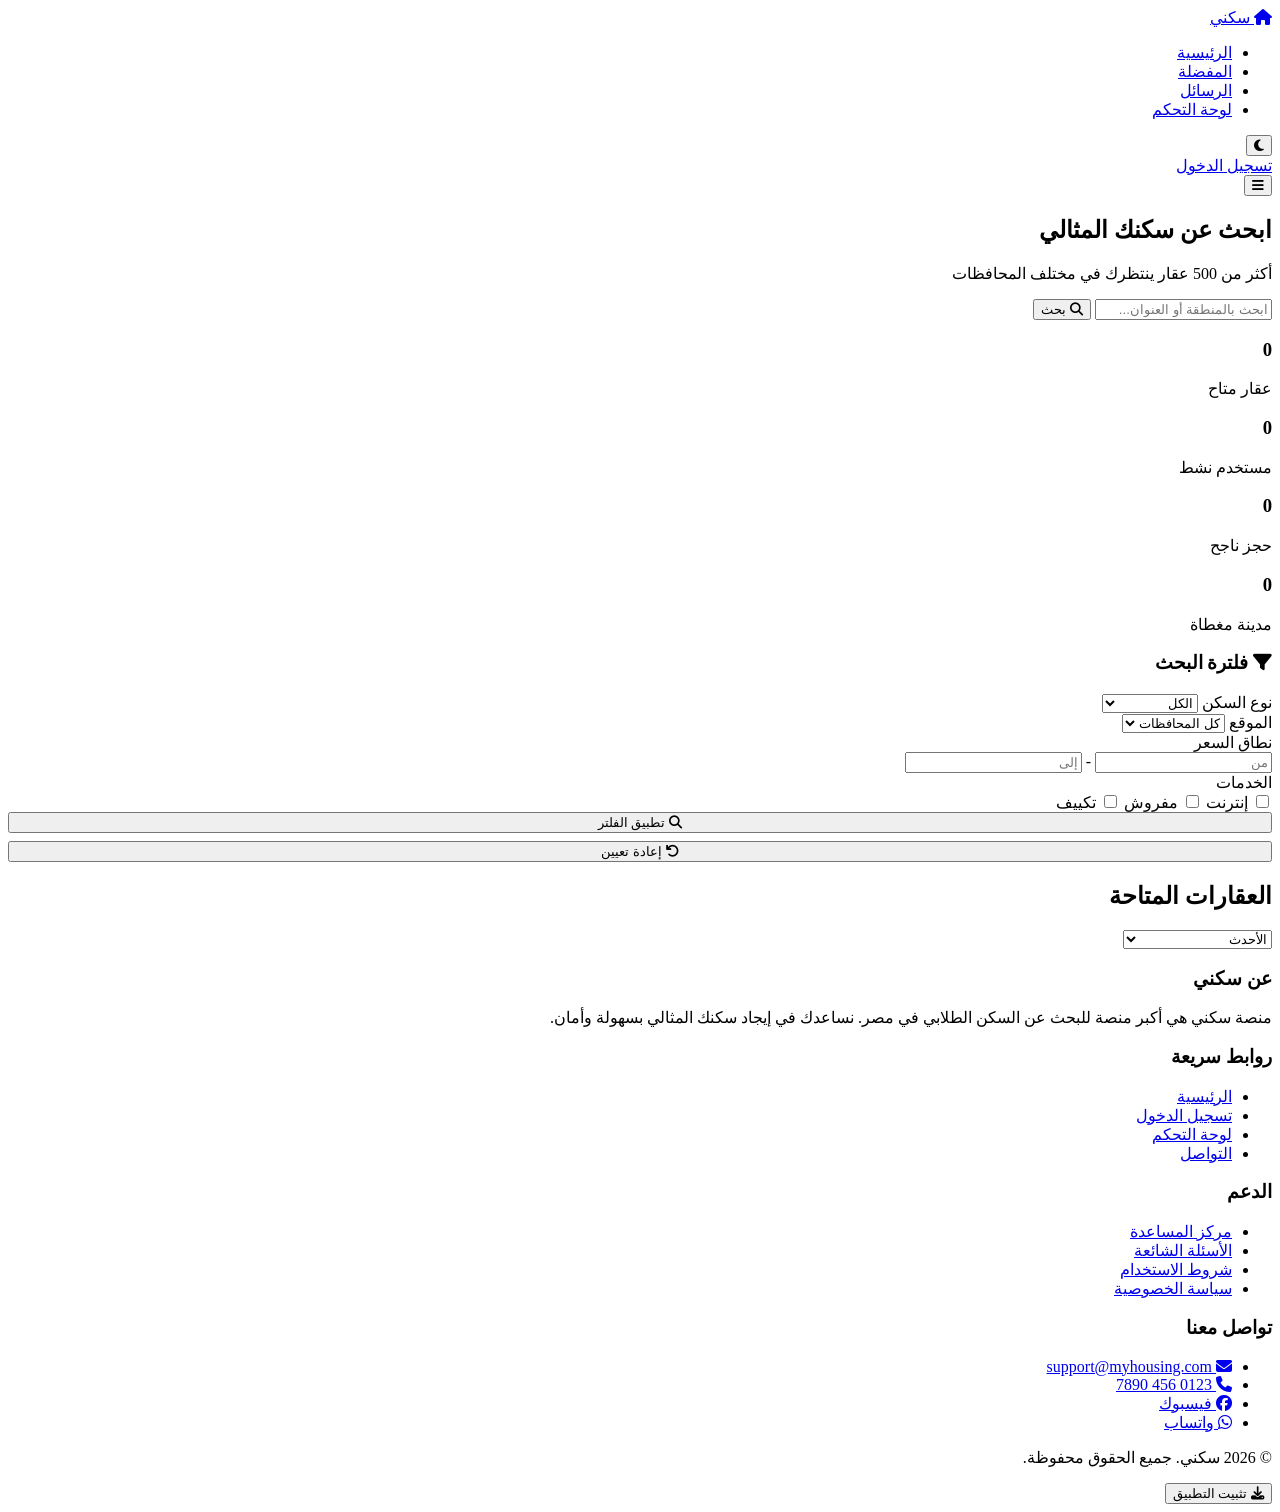
==== commit f53db53b: "Add files via upload" ====
--- a/index.html
+++ b/index.html
@@ -9,7 +9,7 @@
   <meta property="og:description" content="أكثر من 500 عقار ينتظرك">
   <meta property="og:type" content="website">
   <title>سكني | ابحث عن سكنك المثالي</title>
-  <link rel="stylesheet" href="style.css">
+  <link rel="stylesheet" href="css/style.css">
   <link rel="stylesheet" href="https://cdnjs.cloudflare.com/ajax/libs/font-awesome/6.4.0/css/all.min.css">
   <link rel="manifest" href="manifest.json">
   <link rel="icon" href="data:image/svg+xml,<svg xmlns='http://www.w3.org/2000/svg' viewBox='0 0 100 100'><text y='.9em' font-size='90'>🏠</text></svg>">
@@ -269,7 +269,7 @@
       currentUser = getCurrentUser();
 
       // If logged in, redirect to dashboard (optional - remove if you want them to stay on homepage)
-      // if (currentUser) { window.location.href = 'dashboard.html'; return; }
+      // if (currentUser) { window.location.href = 'index.html'; return; }
 
       updateHeader();
       await loadStats();
@@ -518,9 +518,24 @@
     // Theme
     function setupTheme() {
       const saved = localStorage.getItem('theme');
+      const toggleBtn = document.getElementById('themeToggle');
       if (saved === 'dark') {
         document.documentElement.setAttribute('data-theme', 'dark');
-        document.getElementById('themeToggle').innerHTML = '<i class="fas fa-sun"></i>';
+        if (toggleBtn) toggleBtn.innerHTML = '<i class="fas fa-sun"></i>';
+      }
+      if (toggleBtn) {
+        toggleBtn.addEventListener('click', function() {
+          const isDark = document.documentElement.getAttribute('data-theme') === 'dark';
+          if (isDark) {
+            document.documentElement.removeAttribute('data-theme');
+            localStorage.setItem('theme', 'light');
+            toggleBtn.innerHTML = '<i class="fas fa-moon"></i>';
+          } else {
+            document.documentElement.setAttribute('data-theme', 'dark');
+            localStorage.setItem('theme', 'dark');
+            toggleBtn.innerHTML = '<i class="fas fa-sun"></i>';
+          }
+        });
       }
     }
 
@@ -575,4 +590,4 @@
     });
   </script>
 </body>
-</html>
+</html>
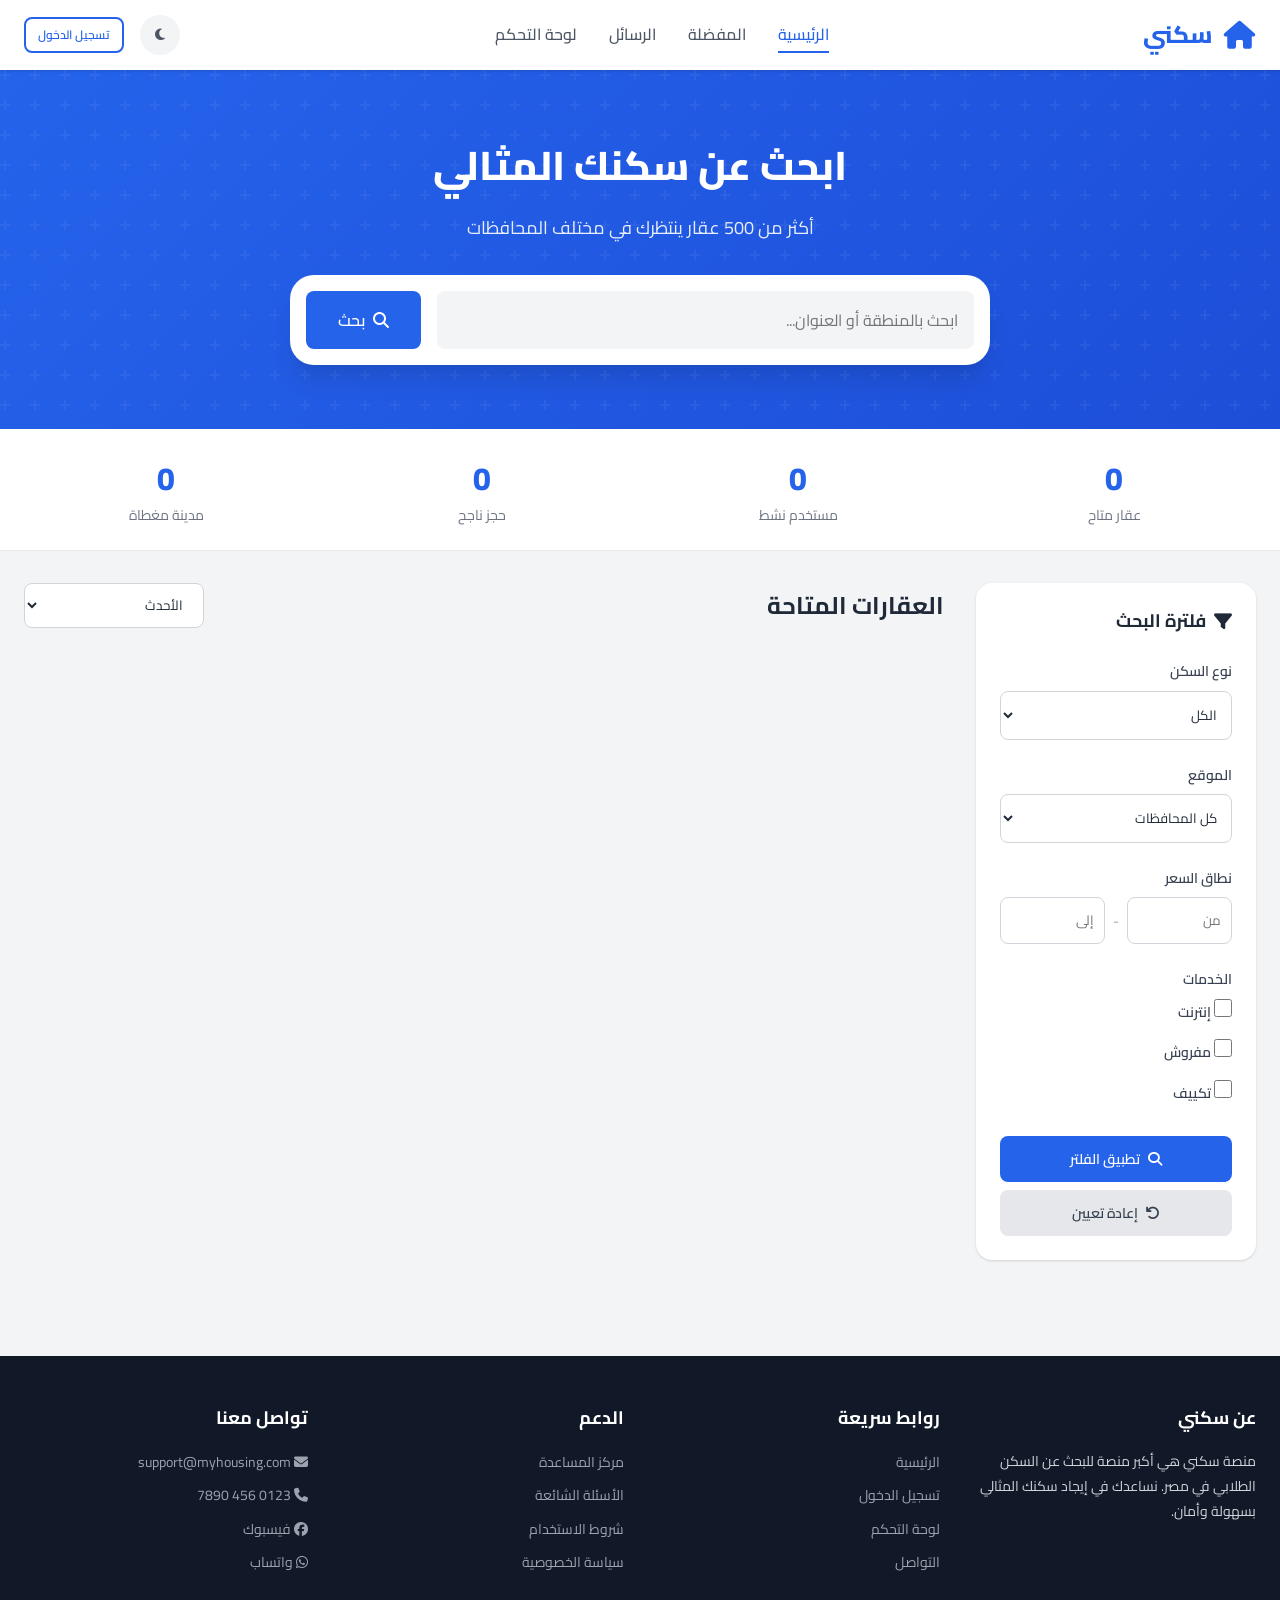
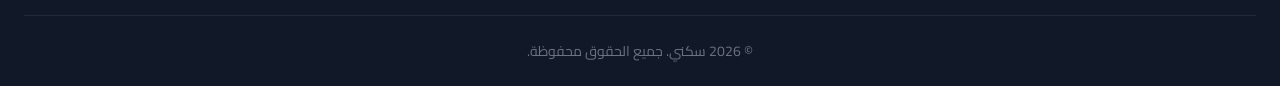
==== commit 0777c3ee: "Fix stylesheet link path in index.html" ====
--- a/index.html
+++ b/index.html
@@ -9,7 +9,7 @@
   <meta property="og:description" content="أكثر من 500 عقار ينتظرك">
   <meta property="og:type" content="website">
   <title>سكني | ابحث عن سكنك المثالي</title>
-  <link rel="stylesheet" href="css/style.css">
+  <link rel="stylesheet" href="style.css">
   <link rel="stylesheet" href="https://cdnjs.cloudflare.com/ajax/libs/font-awesome/6.4.0/css/all.min.css">
   <link rel="manifest" href="manifest.json">
   <link rel="icon" href="data:image/svg+xml,<svg xmlns='http://www.w3.org/2000/svg' viewBox='0 0 100 100'><text y='.9em' font-size='90'>🏠</text></svg>">
@@ -590,4 +590,4 @@
     });
   </script>
 </body>
-</html>+</html>
--- a/style.css
+++ b/style.css
@@ -0,0 +1,997 @@
+@import url('https://fonts.googleapis.com/css2?family=Cairo:wght@300;400;500;600;700;800&display=swap');
+
+:root {
+  --primary: #2563eb;
+  --primary-dark: #1d4ed8;
+  --primary-light: #dbeafe;
+  --secondary: #f59e0b;
+  --success: #10b981;
+  --danger: #ef4444;
+  --warning: #f59e0b;
+  --info: #3b82f6;
+  --dark: #1f2937;
+  --light: #f3f4f6;
+  --white: #ffffff;
+  --gray-100: #f3f4f6;
+  --gray-200: #e5e7eb;
+  --gray-300: #d1d5db;
+  --gray-400: #9ca3af;
+  --gray-500: #6b7280;
+  --gray-600: #4b5563;
+  --gray-700: #374151;
+  --gray-800: #1f2937;
+  --gray-900: #111827;
+  --shadow-sm: 0 1px 2px 0 rgba(0, 0, 0, 0.05);
+  --shadow: 0 1px 3px 0 rgba(0, 0, 0, 0.1), 0 1px 2px 0 rgba(0, 0, 0, 0.06);
+  --shadow-md: 0 4px 6px -1px rgba(0, 0, 0, 0.1), 0 2px 4px -1px rgba(0, 0, 0, 0.06);
+  --shadow-lg: 0 10px 15px -3px rgba(0, 0, 0, 0.1), 0 4px 6px -2px rgba(0, 0, 0, 0.05);
+  --shadow-xl: 0 20px 25px -5px rgba(0, 0, 0, 0.1), 0 10px 10px -5px rgba(0, 0, 0, 0.04);
+  --radius-sm: 0.375rem;
+  --radius: 0.5rem;
+  --radius-md: 0.75rem;
+  --radius-lg: 1rem;
+  --radius-xl: 1.5rem;
+  --transition: all 0.3s ease;
+}
+
+[data-theme="dark"] {
+  --primary: #3b82f6;
+  --primary-dark: #2563eb;
+  --primary-light: #1e3a5f;
+  --dark: #f9fafb;
+  --light: #111827;
+  --white: #1f2937;
+  --gray-100: #1f2937;
+  --gray-200: #374151;
+  --gray-300: #4b5563;
+  --gray-400: #6b7280;
+  --gray-500: #9ca3af;
+  --gray-600: #d1d5db;
+  --gray-700: #e5e7eb;
+  --gray-800: #f3f4f6;
+  --gray-900: #f9fafb;
+}
+
+* { margin: 0; padding: 0; box-sizing: border-box; }
+html { scroll-behavior: smooth; }
+
+body {
+  font-family: 'Cairo', sans-serif;
+  background-color: var(--light);
+  color: var(--gray-800);
+  line-height: 1.6;
+  direction: rtl;
+  transition: var(--transition);
+}
+
+::-webkit-scrollbar { width: 8px; }
+::-webkit-scrollbar-track { background: var(--gray-100); }
+::-webkit-scrollbar-thumb { background: var(--gray-400); border-radius: 4px; }
+::-webkit-scrollbar-thumb:hover { background: var(--gray-500); }
+
+.header {
+  background: var(--white);
+  box-shadow: var(--shadow);
+  position: sticky;
+  top: 0;
+  z-index: 1000;
+  transition: var(--transition);
+}
+
+.header-container {
+  max-width: 1400px;
+  margin: 0 auto;
+  padding: 0 1.5rem;
+  display: flex;
+  align-items: center;
+  justify-content: space-between;
+  height: 70px;
+}
+
+.logo {
+  display: flex;
+  align-items: center;
+  gap: 0.75rem;
+  text-decoration: none;
+  color: var(--primary);
+  font-weight: 800;
+  font-size: 1.5rem;
+}
+
+.logo i { font-size: 1.75rem; }
+
+.nav-links {
+  display: flex;
+  gap: 2rem;
+  list-style: none;
+}
+
+.nav-links a {
+  text-decoration: none;
+  color: var(--gray-600);
+  font-weight: 500;
+  transition: var(--transition);
+  position: relative;
+}
+
+.nav-links a:hover, .nav-links a.active { color: var(--primary); }
+
+.nav-links a::after {
+  content: '';
+  position: absolute;
+  bottom: -4px;
+  right: 0;
+  width: 0;
+  height: 2px;
+  background: var(--primary);
+  transition: var(--transition);
+}
+
+.nav-links a:hover::after, .nav-links a.active::after { width: 100%; }
+
+.header-actions {
+  display: flex;
+  align-items: center;
+  gap: 1rem;
+}
+
+.btn {
+  display: inline-flex;
+  align-items: center;
+  justify-content: center;
+  gap: 0.5rem;
+  padding: 0.625rem 1.25rem;
+  border: none;
+  border-radius: var(--radius);
+  font-family: 'Cairo', sans-serif;
+  font-weight: 600;
+  font-size: 0.875rem;
+  cursor: pointer;
+  transition: var(--transition);
+  text-decoration: none;
+}
+
+.btn-primary { background: var(--primary); color: white; }
+.btn-primary:hover { background: var(--primary-dark); transform: translateY(-1px); box-shadow: var(--shadow-md); }
+.btn-secondary { background: var(--gray-200); color: var(--gray-700); }
+.btn-secondary:hover { background: var(--gray-300); }
+.btn-outline { background: transparent; border: 2px solid var(--primary); color: var(--primary); }
+.btn-outline:hover { background: var(--primary); color: white; }
+.btn-danger { background: var(--danger); color: white; }
+.btn-success { background: var(--success); color: white; }
+.btn-sm { padding: 0.375rem 0.75rem; font-size: 0.75rem; }
+.btn-lg { padding: 0.875rem 2rem; font-size: 1rem; }
+
+.icon-btn {
+  width: 40px; height: 40px; border-radius: 50%; padding: 0;
+  background: var(--gray-100); color: var(--gray-600); border: none;
+  cursor: pointer; transition: var(--transition);
+  display: flex; align-items: center; justify-content: center;
+}
+
+.icon-btn:hover { background: var(--primary-light); color: var(--primary); }
+
+.user-menu { position: relative; }
+
+.user-avatar {
+  width: 40px; height: 40px; border-radius: 50%; cursor: pointer;
+  border: 2px solid var(--gray-200); transition: var(--transition);
+}
+
+.user-avatar:hover { border-color: var(--primary); }
+
+.dropdown {
+  position: absolute; top: 100%; left: 0; margin-top: 0.5rem;
+  background: var(--white); border-radius: var(--radius-md);
+  box-shadow: var(--shadow-xl); min-width: 200px; padding: 0.5rem 0;
+  display: none; animation: fadeIn 0.2s ease;
+}
+
+.dropdown.show { display: block; }
+
+.dropdown-item {
+  display: flex; align-items: center; gap: 0.75rem;
+  padding: 0.75rem 1rem; color: var(--gray-700);
+  text-decoration: none; transition: var(--transition);
+  cursor: pointer; border: none; background: none; width: 100%;
+  font-family: 'Cairo', sans-serif; font-size: 0.875rem;
+}
+
+.dropdown-item:hover { background: var(--gray-100); color: var(--primary); }
+.dropdown-divider { height: 1px; background: var(--gray-200); margin: 0.5rem 0; }
+
+.hero {
+  background: linear-gradient(135deg, var(--primary) 0%, var(--primary-dark) 100%);
+  color: white; padding: 4rem 1.5rem; text-align: center;
+  position: relative; overflow: hidden;
+}
+
+.hero::before {
+  content: '';
+  position: absolute; top: 0; left: 0; right: 0; bottom: 0;
+  background: url("data:image/svg+xml,%3Csvg width='60' height='60' viewBox='0 0 60 60' xmlns='http://www.w3.org/2000/svg'%3E%3Cg fill='none' fill-rule='evenodd'%3E%3Cg fill='%23ffffff' fill-opacity='0.05'%3E%3Cpath d='M36 34v-4h-2v4h-4v2h4v4h2v-4h4v-2h-4zm0-30V0h-2v4h-4v2h4v4h2V6h4V4h-4zM6 34v-4H4v4H0v2h4v4h2v-4h4v-2H6zM6 4V0H4v4H0v2h4v4h2V6h4V4H6z'/%3E%3C/g%3E%3C/g%3E%3C/svg%3E");
+}
+
+.hero-content { position: relative; z-index: 1; max-width: 800px; margin: 0 auto; }
+.hero h1 { font-size: 2.5rem; font-weight: 800; margin-bottom: 1rem; }
+.hero p { font-size: 1.125rem; opacity: 0.9; margin-bottom: 2rem; }
+
+.search-box {
+  background: var(--white); border-radius: var(--radius-xl); padding: 1rem;
+  display: flex; gap: 1rem; box-shadow: var(--shadow-xl);
+  max-width: 700px; margin: 0 auto;
+}
+
+.search-input {
+  flex: 1; border: none; padding: 0.75rem 1rem;
+  font-family: 'Cairo', sans-serif; font-size: 1rem;
+  background: var(--gray-100); border-radius: var(--radius);
+  outline: none; transition: var(--transition);
+}
+
+.search-input:focus { background: white; box-shadow: 0 0 0 3px var(--primary-light); }
+
+.stats-bar {
+  background: var(--white); border-bottom: 1px solid var(--gray-200); padding: 1.5rem;
+}
+
+.stats-container {
+  max-width: 1400px; margin: 0 auto;
+  display: grid; grid-template-columns: repeat(auto-fit, minmax(200px, 1fr));
+  gap: 2rem; text-align: center;
+}
+
+.stat-item h3 { font-size: 2rem; font-weight: 800; color: var(--primary); }
+.stat-item p { color: var(--gray-500); font-size: 0.875rem; }
+
+.main-container {
+  max-width: 1400px; margin: 0 auto; padding: 2rem 1.5rem;
+  display: grid; grid-template-columns: 280px 1fr; gap: 2rem;
+}
+
+.sidebar {
+  background: var(--white); border-radius: var(--radius-lg); padding: 1.5rem;
+  box-shadow: var(--shadow); height: fit-content; position: sticky; top: 90px;
+}
+
+.sidebar h3 {
+  font-size: 1.125rem; font-weight: 700; margin-bottom: 1.5rem;
+  display: flex; align-items: center; gap: 0.5rem;
+}
+
+.filter-group { margin-bottom: 1.5rem; }
+
+.filter-group label {
+  display: block; font-weight: 600; margin-bottom: 0.5rem;
+  font-size: 0.875rem; color: var(--gray-700);
+}
+
+.filter-select, .filter-input {
+  width: 100%; padding: 0.625rem; border: 1px solid var(--gray-300);
+  border-radius: var(--radius); font-family: 'Cairo', sans-serif;
+  background: var(--white); color: var(--gray-800); outline: none;
+  transition: var(--transition);
+}
+
+.filter-select:focus, .filter-input:focus {
+  border-color: var(--primary); box-shadow: 0 0 0 3px var(--primary-light);
+}
+
+.price-range { display: flex; gap: 0.5rem; align-items: center; }
+.price-range input { flex: 1; }
+.price-range span { color: var(--gray-400); font-size: 0.875rem; }
+
+.checkbox-group { display: flex; flex-direction: column; gap: 0.5rem; }
+
+.checkbox-item {
+  display: flex; align-items: center; gap: 0.5rem;
+  cursor: pointer; font-size: 0.875rem;
+}
+
+.checkbox-item input[type="checkbox"] {
+  width: 18px; height: 18px; accent-color: var(--primary); cursor: pointer;
+}
+
+.content-area { min-width: 0; }
+
+.section-header {
+  display: flex; justify-content: space-between; align-items: center;
+  margin-bottom: 1.5rem;
+}
+
+.section-header h2 { font-size: 1.5rem; font-weight: 700; }
+
+.sort-select {
+  padding: 0.5rem 1rem; border: 1px solid var(--gray-300);
+  border-radius: var(--radius); font-family: 'Cairo', sans-serif;
+  background: var(--white); color: var(--gray-800); cursor: pointer;
+}
+
+.properties-grid {
+  display: grid;
+  grid-template-columns: repeat(auto-fill, minmax(300px, 1fr));
+  gap: 1.5rem;
+}
+
+.property-card {
+  background: var(--white); border-radius: var(--radius-lg);
+  overflow: hidden; box-shadow: var(--shadow); transition: var(--transition);
+  cursor: pointer; position: relative;
+}
+
+.property-card:hover {
+  transform: translateY(-4px); box-shadow: var(--shadow-xl);
+}
+
+.property-image {
+  position: relative; height: 220px; overflow: hidden;
+}
+
+.property-image img {
+  width: 100%; height: 100%; object-fit: cover;
+  transition: transform 0.5s ease;
+}
+
+.property-card:hover .property-image img { transform: scale(1.05); }
+
+.property-badge {
+  position: absolute; top: 1rem; right: 1rem;
+  background: var(--primary); color: white;
+  padding: 0.25rem 0.75rem; border-radius: var(--radius);
+  font-size: 0.75rem; font-weight: 600;
+}
+
+.property-badge.rented { background: var(--danger); }
+
+.favorite-btn {
+  position: absolute; top: 1rem; left: 1rem;
+  width: 36px; height: 36px; border-radius: 50%;
+  background: rgba(255,255,255,0.9); border: none; cursor: pointer;
+  display: flex; align-items: center; justify-content: center;
+  transition: var(--transition); color: var(--gray-400);
+}
+
+.favorite-btn:hover, .favorite-btn.active {
+  color: var(--danger); background: white; transform: scale(1.1);
+}
+
+.property-content { padding: 1.25rem; }
+
+.property-type {
+  font-size: 0.75rem; color: var(--primary); font-weight: 600; margin-bottom: 0.5rem;
+}
+
+.property-title {
+  font-size: 1.125rem; font-weight: 700; margin-bottom: 0.5rem;
+  color: var(--gray-800); line-height: 1.4;
+}
+
+.property-location {
+  display: flex; align-items: center; gap: 0.375rem;
+  color: var(--gray-500); font-size: 0.875rem; margin-bottom: 0.75rem;
+}
+
+.property-features {
+  display: flex; gap: 1rem; margin-bottom: 1rem;
+  font-size: 0.875rem; color: var(--gray-600);
+}
+
+.property-features span { display: flex; align-items: center; gap: 0.25rem; }
+
+.property-footer {
+  display: flex; justify-content: space-between; align-items: center;
+  padding-top: 1rem; border-top: 1px solid var(--gray-100);
+}
+
+.property-price {
+  font-size: 1.25rem; font-weight: 800; color: var(--primary);
+}
+
+.property-price span { font-size: 0.875rem; font-weight: 400; color: var(--gray-500); }
+
+.property-rating {
+  display: flex; align-items: center; gap: 0.25rem;
+  font-weight: 600; color: var(--secondary);
+}
+
+.empty-state {
+  text-align: center; padding: 4rem 2rem; color: var(--gray-500);
+}
+
+.empty-state i { font-size: 4rem; margin-bottom: 1rem; color: var(--gray-300); }
+.empty-state h3 { font-size: 1.25rem; margin-bottom: 0.5rem; color: var(--gray-700); }
+
+.pagination {
+  display: flex; justify-content: center; gap: 0.5rem; margin-top: 2rem;
+}
+
+.page-btn {
+  width: 40px; height: 40px; border-radius: var(--radius);
+  border: 1px solid var(--gray-300); background: var(--white);
+  color: var(--gray-700); font-family: 'Cairo', sans-serif;
+  font-weight: 600; cursor: pointer; transition: var(--transition);
+}
+
+.page-btn:hover, .page-btn.active {
+  background: var(--primary); color: white; border-color: var(--primary);
+}
+
+.property-detail {
+  max-width: 1200px; margin: 0 auto; padding: 2rem 1.5rem;
+}
+
+.breadcrumb {
+  display: flex; align-items: center; gap: 0.5rem;
+  margin-bottom: 1.5rem; font-size: 0.875rem; color: var(--gray-500);
+}
+
+.breadcrumb a { color: var(--primary); text-decoration: none; }
+
+.gallery {
+  display: grid; grid-template-columns: 2fr 1fr;
+  grid-template-rows: 200px 200px; gap: 0.5rem;
+  border-radius: var(--radius-lg); overflow: hidden; margin-bottom: 2rem;
+}
+
+.gallery-main { grid-row: 1 / -1; position: relative; }
+
+.gallery-main img, .gallery-item img {
+  width: 100%; height: 100%; object-fit: cover;
+}
+
+.gallery-item { position: relative; cursor: pointer; }
+
+.gallery-more {
+  position: absolute; top: 0; left: 0; right: 0; bottom: 0;
+  background: rgba(0,0,0,0.6); display: flex;
+  align-items: center; justify-content: center;
+  color: white; font-weight: 700; font-size: 1.25rem;
+}
+
+.detail-grid {
+  display: grid; grid-template-columns: 2fr 1fr; gap: 2rem;
+}
+
+.detail-content h1 {
+  font-size: 1.75rem; font-weight: 800; margin-bottom: 0.5rem;
+}
+
+.detail-meta {
+  display: flex; gap: 1.5rem; margin-bottom: 1.5rem; flex-wrap: wrap;
+}
+
+.detail-meta-item {
+  display: flex; align-items: center; gap: 0.5rem; color: var(--gray-600);
+}
+
+.detail-section {
+  background: var(--white); border-radius: var(--radius-lg);
+  padding: 1.5rem; margin-bottom: 1.5rem; box-shadow: var(--shadow);
+}
+
+.detail-section h2 {
+  font-size: 1.25rem; font-weight: 700; margin-bottom: 1rem;
+  display: flex; align-items: center; gap: 0.5rem;
+}
+
+.amenities-grid {
+  display: grid; grid-template-columns: repeat(auto-fill, minmax(150px, 1fr)); gap: 1rem;
+}
+
+.amenity-item {
+  display: flex; align-items: center; gap: 0.75rem;
+  padding: 0.75rem; background: var(--gray-100);
+  border-radius: var(--radius); font-size: 0.875rem;
+}
+
+.amenity-item i { color: var(--primary); font-size: 1.125rem; }
+
+.sidebar-card {
+  background: var(--white); border-radius: var(--radius-lg);
+  padding: 1.5rem; box-shadow: var(--shadow); margin-bottom: 1.5rem;
+}
+
+.price-tag {
+  font-size: 2rem; font-weight: 800; color: var(--primary); margin-bottom: 0.5rem;
+}
+
+.price-tag span { font-size: 1rem; font-weight: 400; color: var(--gray-500); }
+
+.owner-info {
+  display: flex; align-items: center; gap: 1rem;
+  margin: 1.5rem 0; padding: 1rem 0;
+  border-top: 1px solid var(--gray-100);
+  border-bottom: 1px solid var(--gray-100);
+}
+
+.owner-avatar {
+  width: 50px; height: 50px; border-radius: 50%; object-fit: cover;
+}
+
+.owner-details h4 { font-weight: 700; margin-bottom: 0.25rem; }
+.owner-details p { font-size: 0.875rem; color: var(--gray-500); }
+
+.review-item {
+  display: flex; gap: 1rem; padding: 1rem 0;
+  border-bottom: 1px solid var(--gray-100);
+}
+
+.review-item:last-child { border-bottom: none; }
+
+.review-avatar { width: 48px; height: 48px; border-radius: 50%; object-fit: cover; }
+.review-content { flex: 1; }
+
+.review-header {
+  display: flex; justify-content: space-between; align-items: center;
+  margin-bottom: 0.5rem;
+}
+
+.review-author { font-weight: 700; }
+.review-date { font-size: 0.75rem; color: var(--gray-400); }
+.review-rating { color: var(--secondary); margin-bottom: 0.5rem; }
+.review-text { color: var(--gray-600); line-height: 1.6; }
+
+.auth-page {
+  min-height: 100vh; display: flex; align-items: center; justify-content: center;
+  background: linear-gradient(135deg, var(--primary-light) 0%, var(--light) 100%);
+  padding: 2rem;
+}
+
+.auth-container {
+  background: var(--white); border-radius: var(--radius-xl);
+  box-shadow: var(--shadow-xl); width: 100%; max-width: 480px; padding: 2.5rem;
+}
+
+.auth-logo { text-align: center; margin-bottom: 2rem; }
+.auth-logo a { font-size: 2rem; font-weight: 800; color: var(--primary); text-decoration: none; }
+
+.auth-tabs {
+  display: flex; gap: 0.5rem; margin-bottom: 2rem;
+  background: var(--gray-100); padding: 0.375rem; border-radius: var(--radius);
+}
+
+.auth-tab {
+  flex: 1; padding: 0.75rem; border: none; background: none;
+  font-family: 'Cairo', sans-serif; font-weight: 600; cursor: pointer;
+  border-radius: var(--radius-sm); transition: var(--transition); color: var(--gray-600);
+}
+
+.auth-tab.active { background: var(--white); color: var(--primary); box-shadow: var(--shadow-sm); }
+
+.form-group { margin-bottom: 1.25rem; }
+
+.form-group label {
+  display: block; font-weight: 600; margin-bottom: 0.5rem; font-size: 0.875rem;
+}
+
+.form-input {
+  width: 100%; padding: 0.75rem 1rem; border: 1px solid var(--gray-300);
+  border-radius: var(--radius); font-family: 'Cairo', sans-serif;
+  font-size: 0.875rem; background: var(--white); color: var(--gray-800);
+  outline: none; transition: var(--transition);
+}
+
+.form-input:focus { border-color: var(--primary); box-shadow: 0 0 0 3px var(--primary-light); }
+
+.form-select {
+  width: 100%; padding: 0.75rem 1rem; border: 1px solid var(--gray-300);
+  border-radius: var(--radius); font-family: 'Cairo', sans-serif;
+  font-size: 0.875rem; background: var(--white); color: var(--gray-800); outline: none; cursor: pointer;
+}
+
+.form-row { display: grid; grid-template-columns: 1fr 1fr; gap: 1rem; }
+
+.form-check {
+  display: flex; align-items: center; gap: 0.5rem;
+  font-size: 0.875rem; color: var(--gray-600);
+}
+
+.form-check input { width: 18px; height: 18px; accent-color: var(--primary); }
+
+.auth-footer {
+  text-align: center; margin-top: 1.5rem; padding-top: 1.5rem;
+  border-top: 1px solid var(--gray-100); font-size: 0.875rem; color: var(--gray-500);
+}
+
+.auth-footer a { color: var(--primary); text-decoration: none; font-weight: 600; }
+
+.alert {
+  padding: 1rem; border-radius: var(--radius); margin-bottom: 1rem;
+  font-size: 0.875rem; display: none;
+}
+
+.alert.show { display: block; }
+.alert-success { background: #d1fae5; color: #065f46; border: 1px solid #a7f3d0; }
+.alert-danger { background: #fee2e2; color: #991b1b; border: 1px solid #fecaca; }
+.alert-warning { background: #fef3c7; color: #92400e; border: 1px solid #fde68a; }
+
+.dashboard {
+  max-width: 1400px; margin: 0 auto; padding: 2rem 1.5rem;
+  display: grid; grid-template-columns: 260px 1fr; gap: 2rem;
+}
+
+.dashboard-sidebar {
+  background: var(--white); border-radius: var(--radius-lg); padding: 1.5rem;
+  box-shadow: var(--shadow); height: fit-content; position: sticky; top: 90px;
+}
+
+.dashboard-user {
+  text-align: center; padding-bottom: 1.5rem;
+  border-bottom: 1px solid var(--gray-100); margin-bottom: 1.5rem;
+}
+
+.dashboard-user img {
+  width: 80px; height: 80px; border-radius: 50%; margin-bottom: 1rem;
+  border: 3px solid var(--primary-light);
+}
+
+.dashboard-user h3 { font-weight: 700; margin-bottom: 0.25rem; }
+.dashboard-user p { font-size: 0.875rem; color: var(--gray-500); }
+
+.dashboard-nav { list-style: none; }
+.dashboard-nav li { margin-bottom: 0.25rem; }
+
+.dashboard-nav a {
+  display: flex; align-items: center; gap: 0.75rem;
+  padding: 0.75rem 1rem; color: var(--gray-600);
+  text-decoration: none; border-radius: var(--radius);
+  transition: var(--transition); font-weight: 500;
+}
+
+.dashboard-nav a:hover, .dashboard-nav a.active {
+  background: var(--primary-light); color: var(--primary);
+}
+
+.dashboard-nav a i { width: 20px; text-align: center; }
+
+.dashboard-content { min-width: 0; }
+
+.dashboard-header {
+  display: flex; justify-content: space-between; align-items: center;
+  margin-bottom: 1.5rem;
+}
+
+.dashboard-header h1 { font-size: 1.5rem; font-weight: 700; }
+
+.stats-grid {
+  display: grid; grid-template-columns: repeat(auto-fit, minmax(200px, 1fr));
+  gap: 1.5rem; margin-bottom: 2rem;
+}
+
+.stat-card {
+  background: var(--white); border-radius: var(--radius-lg); padding: 1.5rem;
+  box-shadow: var(--shadow); display: flex; align-items: center; gap: 1rem;
+}
+
+.stat-icon {
+  width: 56px; height: 56px; border-radius: var(--radius);
+  display: flex; align-items: center; justify-content: center; font-size: 1.5rem;
+}
+
+.stat-icon.blue { background: var(--primary-light); color: var(--primary); }
+.stat-icon.green { background: #d1fae5; color: var(--success); }
+.stat-icon.orange { background: #fef3c7; color: var(--secondary); }
+.stat-icon.red { background: #fee2e2; color: var(--danger); }
+
+.stat-info h3 { font-size: 1.5rem; font-weight: 800; }
+.stat-info p { font-size: 0.875rem; color: var(--gray-500); }
+
+.table-container {
+  background: var(--white); border-radius: var(--radius-lg);
+  box-shadow: var(--shadow); overflow: hidden;
+}
+
+.table-header {
+  padding: 1.25rem 1.5rem; border-bottom: 1px solid var(--gray-100);
+  display: flex; justify-content: space-between; align-items: center;
+}
+
+.table-header h3 { font-weight: 700; }
+
+.data-table { width: 100%; border-collapse: collapse; }
+
+.data-table th, .data-table td {
+  padding: 1rem 1.5rem; text-align: right;
+  border-bottom: 1px solid var(--gray-100);
+}
+
+.data-table th {
+  font-weight: 600; font-size: 0.875rem; color: var(--gray-500); background: var(--gray-50);
+}
+
+.data-table tr:hover { background: var(--gray-50); }
+
+.table-property {
+  display: flex; align-items: center; gap: 0.75rem;
+}
+
+.table-property img { width: 48px; height: 48px; border-radius: var(--radius); object-fit: cover; }
+.table-property h4 { font-weight: 600; font-size: 0.875rem; }
+.table-property p { font-size: 0.75rem; color: var(--gray-500); }
+
+.status-badge {
+  display: inline-flex; align-items: center; gap: 0.375rem;
+  padding: 0.375rem 0.75rem; border-radius: var(--radius);
+  font-size: 0.75rem; font-weight: 600;
+}
+
+.status-pending { background: #fef3c7; color: #92400e; }
+.status-confirmed { background: #d1fae5; color: #065f46; }
+.status-cancelled { background: #fee2e2; color: #991b1b; }
+.status-completed { background: #dbeafe; color: #1e40af; }
+.status-active { background: #d1fae5; color: #065f46; }
+.status-inactive { background: #fee2e2; color: #991b1b; }
+
+.chat-page {
+  max-width: 1200px; margin: 0 auto; padding: 2rem 1.5rem;
+  height: calc(100vh - 70px);
+}
+
+.chat-container {
+  display: grid; grid-template-columns: 320px 1fr;
+  background: var(--white); border-radius: var(--radius-lg);
+  box-shadow: var(--shadow); height: 100%; overflow: hidden;
+}
+
+.chat-sidebar {
+  border-left: 1px solid var(--gray-100);
+  display: flex; flex-direction: column;
+}
+
+.chat-sidebar-header { padding: 1.25rem; border-bottom: 1px solid var(--gray-100); }
+.chat-sidebar-header h2 { font-weight: 700; }
+
+.chat-list { flex: 1; overflow-y: auto; }
+
+.chat-item {
+  display: flex; align-items: center; gap: 0.75rem;
+  padding: 1rem 1.25rem; cursor: pointer; transition: var(--transition);
+  border-bottom: 1px solid var(--gray-50);
+}
+
+.chat-item:hover, .chat-item.active { background: var(--gray-50); }
+
+.chat-item img { width: 48px; height: 48px; border-radius: 50%; object-fit: cover; }
+
+.chat-item-info { flex: 1; min-width: 0; }
+
+.chat-item-header {
+  display: flex; justify-content: space-between; align-items: center;
+  margin-bottom: 0.25rem;
+}
+
+.chat-item-name { font-weight: 600; font-size: 0.875rem; }
+.chat-item-time { font-size: 0.75rem; color: var(--gray-400); }
+
+.chat-item-preview {
+  font-size: 0.8125rem; color: var(--gray-500);
+  white-space: nowrap; overflow: hidden; text-overflow: ellipsis;
+}
+
+.chat-item.unread .chat-item-preview { font-weight: 600; color: var(--gray-800); }
+
+.unread-badge {
+  background: var(--primary); color: white;
+  font-size: 0.75rem; font-weight: 600;
+  padding: 0.125rem 0.5rem; border-radius: 9999px;
+}
+
+.chat-main { display: flex; flex-direction: column; }
+
+.chat-header {
+  padding: 1rem 1.5rem; border-bottom: 1px solid var(--gray-100);
+  display: flex; align-items: center; gap: 0.75rem;
+}
+
+.chat-header img { width: 40px; height: 40px; border-radius: 50%; }
+.chat-header h3 { font-weight: 700; font-size: 1rem; }
+.chat-header p { font-size: 0.75rem; color: var(--gray-500); }
+
+.chat-messages {
+  flex: 1; overflow-y: auto; padding: 1.5rem;
+  display: flex; flex-direction: column; gap: 1rem;
+}
+
+.message {
+  display: flex; gap: 0.75rem; max-width: 70%;
+}
+
+.message.sent { align-self: flex-end; flex-direction: row-reverse; }
+
+.message-avatar {
+  width: 36px; height: 36px; border-radius: 50%;
+  object-fit: cover; flex-shrink: 0;
+}
+
+.message-content {
+  background: var(--gray-100); padding: 0.75rem 1rem;
+  border-radius: var(--radius-lg); border-bottom-right-radius: 0.25rem;
+}
+
+.message.sent .message-content {
+  background: var(--primary); color: white;
+  border-bottom-right-radius: var(--radius-lg);
+  border-bottom-left-radius: 0.25rem;
+}
+
+.message-time { font-size: 0.75rem; color: var(--gray-400); margin-top: 0.25rem; }
+
+.chat-input {
+  padding: 1rem 1.5rem; border-top: 1px solid var(--gray-100);
+  display: flex; gap: 0.75rem;
+}
+
+.chat-input input {
+  flex: 1; padding: 0.75rem 1rem; border: 1px solid var(--gray-300);
+  border-radius: var(--radius); font-family: 'Cairo', sans-serif;
+  outline: none; transition: var(--transition);
+}
+
+.chat-input input:focus { border-color: var(--primary); box-shadow: 0 0 0 3px var(--primary-light); }
+
+.modal-overlay {
+  position: fixed; top: 0; left: 0; right: 0; bottom: 0;
+  background: rgba(0,0,0,0.5); display: flex;
+  align-items: center; justify-content: center;
+  z-index: 2000; opacity: 0; visibility: hidden;
+  transition: var(--transition);
+}
+
+.modal-overlay.show { opacity: 1; visibility: visible; }
+
+.modal {
+  background: var(--white); border-radius: var(--radius-xl);
+  width: 90%; max-width: 500px; max-height: 90vh;
+  overflow-y: auto; transform: scale(0.9); transition: var(--transition);
+}
+
+.modal-overlay.show .modal { transform: scale(1); }
+
+.modal-header {
+  padding: 1.5rem; border-bottom: 1px solid var(--gray-100);
+  display: flex; justify-content: space-between; align-items: center;
+}
+
+.modal-header h3 { font-weight: 700; }
+
+.modal-close {
+  background: none; border: none; font-size: 1.5rem;
+  cursor: pointer; color: var(--gray-400); transition: var(--transition);
+}
+
+.modal-close:hover { color: var(--gray-800); }
+
+.modal-body { padding: 1.5rem; }
+
+.modal-footer {
+  padding: 1rem 1.5rem; border-top: 1px solid var(--gray-100);
+  display: flex; justify-content: flex-end; gap: 0.75rem;
+}
+
+.toast-container {
+  position: fixed; top: 90px; left: 1.5rem; z-index: 3000;
+  display: flex; flex-direction: column; gap: 0.75rem;
+}
+
+.toast {
+  background: var(--white); border-radius: var(--radius);
+  padding: 1rem 1.25rem; box-shadow: var(--shadow-xl);
+  display: flex; align-items: center; gap: 0.75rem;
+  min-width: 300px; animation: slideIn 0.3s ease;
+  border-right: 4px solid var(--primary);
+}
+
+.toast.success { border-right-color: var(--success); }
+.toast.error { border-right-color: var(--danger); }
+.toast.warning { border-right-color: var(--secondary); }
+
+.toast i { font-size: 1.25rem; }
+.toast.success i { color: var(--success); }
+.toast.error i { color: var(--danger); }
+.toast.warning i { color: var(--secondary); }
+
+.footer {
+  background: var(--gray-900); color: var(--gray-300);
+  padding: 3rem 1.5rem 1.5rem; margin-top: 4rem;
+}
+
+.footer-container {
+  max-width: 1400px; margin: 0 auto;
+  display: grid; grid-template-columns: repeat(auto-fit, minmax(250px, 1fr));
+  gap: 2rem; margin-bottom: 2rem;
+}
+
+.footer-section h3 { color: white; font-weight: 700; margin-bottom: 1rem; font-size: 1.125rem; }
+.footer-section p { line-height: 1.8; font-size: 0.875rem; }
+
+.footer-links { list-style: none; }
+.footer-links li { margin-bottom: 0.5rem; }
+
+.footer-links a {
+  color: var(--gray-400); text-decoration: none; font-size: 0.875rem;
+  transition: var(--transition);
+}
+
+.footer-links a:hover { color: var(--primary); }
+
+.footer-bottom {
+  max-width: 1400px; margin: 0 auto; padding-top: 1.5rem;
+  border-top: 1px solid var(--gray-800); text-align: center;
+  font-size: 0.875rem; color: var(--gray-500);
+}
+
+.loading-overlay {
+  position: fixed; top: 0; left: 0; right: 0; bottom: 0;
+  background: rgba(255,255,255,0.9); display: flex;
+  flex-direction: column; align-items: center; justify-content: center;
+  z-index: 4000;
+}
+
+.spinner {
+  width: 48px; height: 48px; border: 4px solid var(--gray-200);
+  border-top-color: var(--primary); border-radius: 50%;
+  animation: spin 1s linear infinite;
+}
+
+.skeleton {
+  background: linear-gradient(90deg, var(--gray-100) 25%, var(--gray-200) 50%, var(--gray-100) 75%);
+  background-size: 200% 100%; animation: shimmer 1.5s infinite;
+  border-radius: var(--radius);
+}
+
+@keyframes fadeIn {
+  from { opacity: 0; transform: translateY(-10px); }
+  to { opacity: 1; transform: translateY(0); }
+}
+
+@keyframes slideIn {
+  from { opacity: 0; transform: translateX(-20px); }
+  to { opacity: 1; transform: translateX(0); }
+}
+
+@keyframes spin { to { transform: rotate(360deg); } }
+
+@keyframes shimmer {
+  0% { background-position: 200% 0; }
+  100% { background-position: -200% 0; }
+}
+
+@media (max-width: 1024px) {
+  .main-container, .dashboard { grid-template-columns: 1fr; }
+  .sidebar, .dashboard-sidebar { position: static; }
+  .detail-grid { grid-template-columns: 1fr; }
+  .gallery { grid-template-columns: 1fr 1fr; grid-template-rows: 200px 200px; }
+  .gallery-main { grid-column: 1 / -1; grid-row: 1 / 2; }
+  .chat-container { grid-template-columns: 1fr; }
+  .chat-sidebar { display: none; }
+}
+
+@media (max-width: 768px) {
+  .header-container { height: 60px; }
+  .nav-links { display: none; }
+  .hero h1 { font-size: 1.75rem; }
+  .search-box { flex-direction: column; }
+  .properties-grid { grid-template-columns: 1fr; }
+  .stats-container { grid-template-columns: repeat(2, 1fr); }
+  .form-row { grid-template-columns: 1fr; }
+  .gallery { grid-template-columns: 1fr; grid-template-rows: repeat(3, 150px); }
+  .gallery-main { grid-row: 1 / 2; }
+  .dashboard { padding: 1rem; }
+  .stats-grid { grid-template-columns: 1fr; }
+  .data-table { display: block; overflow-x: auto; }
+}
+
+.mobile-menu-btn {
+  display: none; background: none; border: none;
+  font-size: 1.5rem; cursor: pointer; color: var(--gray-700);
+}
+
+@media (max-width: 768px) { .mobile-menu-btn { display: block; } }
+
+.theme-toggle { position: relative; }
+
+.install-btn {
+  position: fixed; bottom: 2rem; left: 2rem; z-index: 1000; display: none;
+}
+
+.install-btn.show { display: flex; }
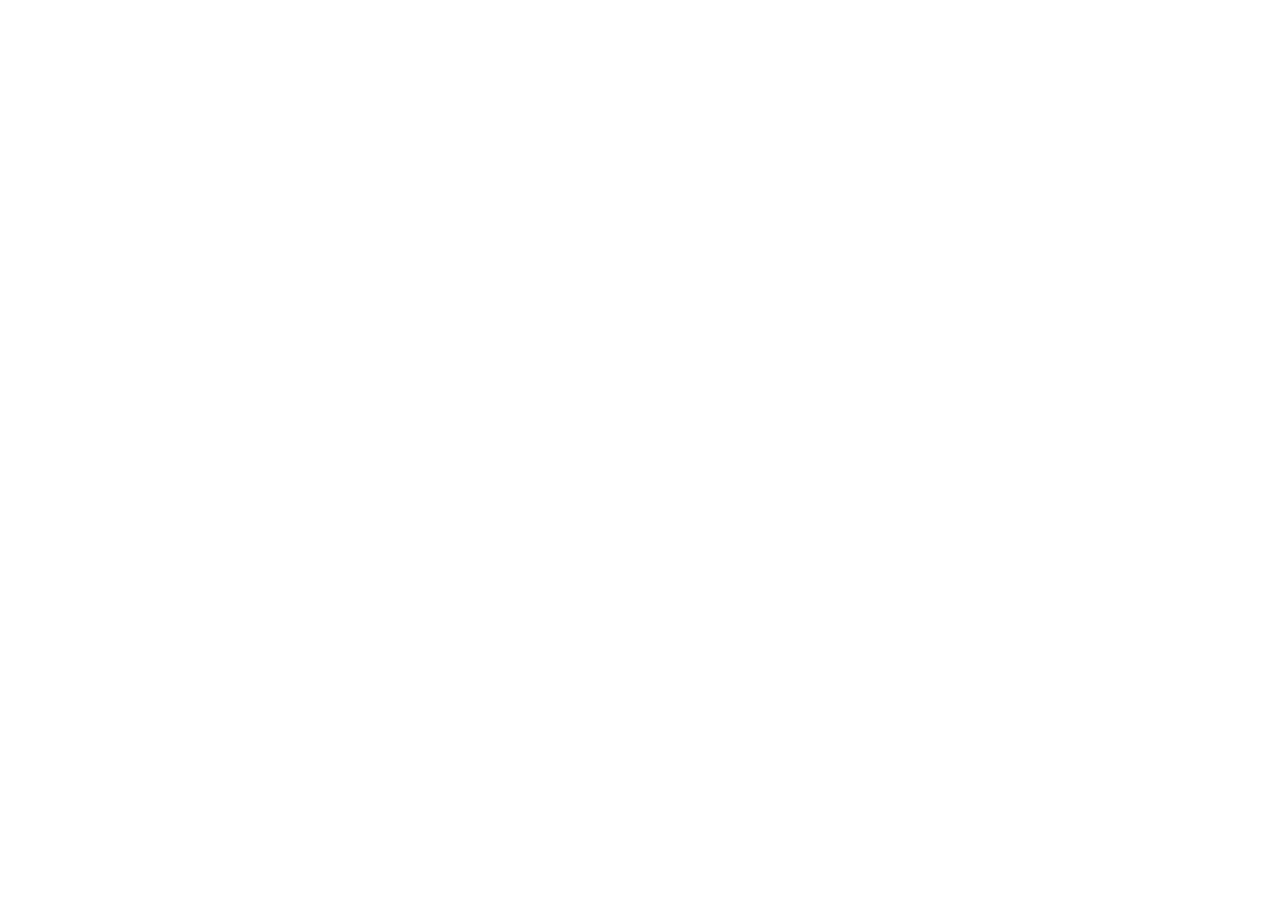
==== commit fc701ec8: "Add files via upload" ====
--- a/index.html
+++ b/index.html
@@ -3,591 +3,183 @@
 <head>
   <meta charset="UTF-8">
   <meta name="viewport" content="width=device-width, initial-scale=1.0">
-  <meta name="description" content="سكني - منصة البحث عن السكن المثالي للطلاب في مصر">
-  <meta name="keywords" content="سكن طلابي, شقق للإيجار, غرف للطلاب, استوديو, القاهرة, الإسكندرية">
-  <meta property="og:title" content="سكني | ابحث عن سكنك المثالي">
-  <meta property="og:description" content="أكثر من 500 عقار ينتظرك">
-  <meta property="og:type" content="website">
+  <meta http-equiv="Content-Security-Policy" content="default-src 'self'; script-src 'self' https://www.gstatic.com https://cdnjs.cloudflare.com 'unsafe-inline'; style-src 'self' https://cdnjs.cloudflare.com 'unsafe-inline'; img-src * data:; connect-src https://*.firebaseio.com https://*.googleapis.com;">
   <title>سكني | ابحث عن سكنك المثالي</title>
+  <link rel="stylesheet" href="https://cdnjs.cloudflare.com/ajax/libs/font-awesome/6.4.0/css/all.min.css">
   <link rel="stylesheet" href="style.css">
-  <link rel="stylesheet" href="https://cdnjs.cloudflare.com/ajax/libs/font-awesome/6.4.0/css/all.min.css">
-  <link rel="manifest" href="manifest.json">
-  <link rel="icon" href="data:image/svg+xml,<svg xmlns='http://www.w3.org/2000/svg' viewBox='0 0 100 100'><text y='.9em' font-size='90'>🏠</text></svg>">
+  <style>
+    .hero { background: linear-gradient(135deg, #0d6efd 0%, #0a58ca 100%); color: #fff; padding: 80px 20px; text-align: center; }
+    .hero h1 { font-size: 42px; margin-bottom: 16px; }
+    .hero p { font-size: 18px; opacity: 0.9; margin-bottom: 32px; }
+    .search-box { background: #fff; padding: 24px; border-radius: 16px; max-width: 900px; margin: 0 auto; box-shadow: 0 8px 32px rgba(0,0,0,0.12); }
+    .search-row { display: grid; grid-template-columns: 1fr 1fr 1fr auto; gap: 12px; align-items: end; }
+    @media (max-width: 768px) { .search-row { grid-template-columns: 1fr; } }
+    .search-row label { display: block; margin-bottom: 6px; font-size: 14px; color: #666; font-weight: 500; }
+    .search-row input, .search-row select { width: 100%; padding: 12px 14px; border: 1px solid #ddd; border-radius: 10px; font-size: 15px; }
+    .btn-search { padding: 12px 28px; background: #0d6efd; color: #fff; border: none; border-radius: 10px; font-size: 16px; font-weight: 600; cursor: pointer; }
+    .properties-grid { display: grid; grid-template-columns: repeat(auto-fill, minmax(300px, 1fr)); gap: 24px; padding: 40px 0; }
+    .property-card { background: #fff; border-radius: 16px; overflow: hidden; box-shadow: 0 2px 12px rgba(0,0,0,0.08); transition: 0.3s; cursor: pointer; }
+    .property-card:hover { transform: translateY(-4px); box-shadow: 0 8px 24px rgba(0,0,0,0.12); }
+    .property-card img { width: 100%; height: 220px; object-fit: cover; }
+    .property-info { padding: 20px; }
+    .property-info h4 { margin-bottom: 8px; font-size: 17px; }
+    .property-meta { display: flex; gap: 16px; color: #666; font-size: 13px; margin-bottom: 12px; }
+    .property-price { color: #0d6efd; font-weight: 700; font-size: 18px; }
+    .badge { display: inline-block; padding: 4px 12px; border-radius: 20px; font-size: 12px; font-weight: 600; }
+    .badge-new { background: #d4edda; color: #155724; }
+    .badge-featured { background: #fff3cd; color: #856404; }
+    .user-menu { position: relative; }
+    .user-menu img { width: 36px; height: 36px; border-radius: 50%; cursor: pointer; }
+    .dropdown { position: absolute; left: 0; top: 48px; background: #fff; border-radius: 12px; box-shadow: 0 4px 20px rgba(0,0,0,0.12); min-width: 180px; display: none; z-index: 100; }
+    .dropdown a { display: block; padding: 12px 16px; color: #333; font-size: 14px; border-bottom: 1px solid #f5f5f5; text-decoration: none; }
+    .dropdown a:hover { background: #f8f9fa; }
+    .dropdown.show { display: block; }
+    .navbar { background: #fff; box-shadow: 0 1px 4px rgba(0,0,0,0.06); padding: 12px 0; position: sticky; top: 0; z-index: 50; }
+    .nav-container { display: flex; justify-content: space-between; align-items: center; max-width: 1200px; margin: 0 auto; padding: 0 20px; }
+    .logo { font-size: 22px; font-weight: 700; color: #0d6efd; text-decoration: none; }
+    .nav-links { display: flex; gap: 24px; align-items: center; }
+    .nav-links a { color: #333; text-decoration: none; font-size: 15px; font-weight: 500; transition: 0.2s; }
+    .nav-links a:hover, .nav-links a.active { color: #0d6efd; }
+    .container { max-width: 1200px; margin: 0 auto; padding: 0 20px; }
+  </style>
 </head>
 <body>
-  <!-- Toast Container -->
-  <div class="toast-container" id="toastContainer"></div>
-
-  <!-- Header -->
-  <header class="header">
-    <div class="header-container">
-      <a href="index.html" class="logo">
-        <i class="fas fa-home"></i>
-        <span>سكني</span>
-      </a>
-
-      <nav>
-        <ul class="nav-links" id="navLinks">
-          <li><a href="index.html" class="active">الرئيسية</a></li>
-          <li><a href="favorites.html">المفضلة</a></li>
-          <li><a href="chat.html">الرسائل</a></li>
-          <li><a href="dashboard.html">لوحة التحكم</a></li>
-          <li id="ownerAddProperty" style="display: none;"><a href="add-property.html"><i class="fas fa-plus"></i> إضافة عقار</a></li>
-        </ul>
-      </nav>
-
-      <div class="header-actions">
-        <button class="icon-btn theme-toggle" id="themeToggle" title="تغيير الوضع">
-          <i class="fas fa-moon"></i>
-        </button>
-
-        <div id="guestActions">
-          <a href="auth.html" class="btn btn-outline btn-sm">تسجيل الدخول</a>
-        </div>
-
-        <div class="user-menu" id="userMenu" style="display: none;">
-          <img src="" alt="User" class="user-avatar" id="userAvatar">
+  <nav class="navbar">
+    <div class="nav-container">
+      <a href="index.html" class="logo"><i class="fas fa-home"></i> سكني</a>
+      <div class="nav-links">
+        <a href="index.html" class="active">الرئيسية</a>
+        <a href="dashboard.html">لوحة التحكم</a>
+        <a href="favorites.html">المفضلة</a>
+        <a href="chat.html">الرسائل</a>
+        <a href="auth.html" id="authLink">تسجيل الدخول</a>
+        <div class="user-menu" id="userMenu" style="display:none;">
+          <img id="userAvatar" src="" onclick="document.getElementById('userDropdown').classList.toggle('show')">
           <div class="dropdown" id="userDropdown">
-            <a href="dashboard.html" class="dropdown-item">
-              <i class="fas fa-user"></i> حسابي
-            </a>
-            <a href="favorites.html" class="dropdown-item">
-              <i class="fas fa-heart"></i> المفضلة
-            </a>
-            <a href="bookings.html" class="dropdown-item">
-              <i class="fas fa-calendar-check"></i> حجوزاتي
-            </a>
-            <a href="chat.html" class="dropdown-item">
-              <i class="fas fa-comments"></i> الرسائل
-            </a>
-            <div class="dropdown-divider"></div>
-            <button class="dropdown-item" onclick="logout()">
-              <i class="fas fa-sign-out-alt"></i> تسجيل الخروج
-            </button>
+            <a href="dashboard.html"><i class="fas fa-tachometer-alt"></i> لوحة التحكم</a>
+            <a href="bookings.html"><i class="fas fa-calendar-check"></i> حجوزاتي</a>
+            <a href="favorites.html"><i class="fas fa-heart"></i> المفضلة</a>
+            <a href="#" onclick="logoutUser(); return false;"><i class="fas fa-sign-out-alt"></i> تسجيل الخروج</a>
           </div>
         </div>
-
-        <button class="mobile-menu-btn" id="mobileMenuBtn">
-          <i class="fas fa-bars"></i>
-        </button>
       </div>
     </div>
-  </header>
+  </nav>
 
-  <!-- Hero Section -->
-  <section class="hero">
-    <div class="hero-content">
-      <h1>ابحث عن سكنك المثالي</h1>
-      <p>أكثر من 500 عقار ينتظرك في مختلف المحافظات</p>
-      <div class="search-box">
-        <input type="text" class="search-input" id="searchInput" placeholder="ابحث بالمنطقة أو العنوان...">
-        <button class="btn btn-primary btn-lg" onclick="performSearch()">
-          <i class="fas fa-search"></i> بحث
-        </button>
+  <div class="hero">
+    <h1>ابحث عن سكنك المثالي</h1>
+    <p>أكثر من 500 عقار ينتظرك في مختلف المحافظات</p>
+    <div class="search-box">
+      <div class="search-row">
+        <div>
+          <label>المنطقة</label>
+          <select id="searchArea">
+            <option value="all">كل المناطق</option>
+            <option value="مدينة نصر">مدينة نصر</option>
+            <option value="المعادي">المعادي</option>
+            <option value="القاهرة الجديدة">القاهرة الجديدة</option>
+            <option value="6 أكتوبر">6 أكتوبر</option>
+            <option value="الإسكندرية">الإسكندرية</option>
+            <option value="طنطا">طنطا</option>
+            <option value="المنصورة">المنصورة</option>
+          </select>
+        </div>
+        <div>
+          <label>نوع السكن</label>
+          <select id="searchType">
+            <option value="all">كل الأنواع</option>
+            <option value="shared_room">غرفة مشتركة</option>
+            <option value="private_room">غرفة خاصة</option>
+            <option value="studio">استوديو</option>
+            <option value="apartment">شقة</option>
+          </select>
+        </div>
+        <div>
+          <label>السعر الأقصى</label>
+          <input type="number" id="searchMaxPrice" placeholder="ج.م">
+        </div>
+        <button class="btn-search" onclick="search()"><i class="fas fa-search"></i> بحث</button>
       </div>
     </div>
-  </section>
+  </div>
 
-  <!-- Stats Bar -->
-  <section class="stats-bar">
-    <div class="stats-container">
-      <div class="stat-item">
-        <h3 id="statProperties">0</h3>
-        <p>عقار متاح</p>
-      </div>
-      <div class="stat-item">
-        <h3 id="statUsers">0</h3>
-        <p>مستخدم نشط</p>
-      </div>
-      <div class="stat-item">
-        <h3 id="statBookings">0</h3>
-        <p>حجز ناجح</p>
-      </div>
-      <div class="stat-item">
-        <h3 id="statCities">0</h3>
-        <p>مدينة مغطاة</p>
-      </div>
+  <div class="container">
+    <div style="display:flex; justify-content:space-between; align-items:center; margin-top:40px;">
+      <h2>أحدث العقارات</h2>
+      <select id="sortBy" onchange="search()" style="padding:8px 12px; border-radius:8px; border:1px solid #ddd;">
+        <option value="newest">الأحدث</option>
+        <option value="price_asc">السعر: من الأقل</option>
+        <option value="price_desc">السعر: من الأعلى</option>
+        <option value="rating">الأعلى تقييماً</option>
+      </select>
     </div>
-  </section>
+    <div id="propertiesGrid" class="properties-grid"></div>
+    <div id="noResults" style="display:none; text-align:center; padding:60px; color:#666;">
+      <i class="fas fa-search" style="font-size:48px; margin-bottom:16px; opacity:0.3;"></i>
+      <p>مفيش نتائج مطابقة للبحث</p>
+    </div>
+  </div>
 
-  <!-- Main Content -->
-  <main class="main-container">
-    <!-- Sidebar Filters -->
-    <aside class="sidebar">
-      <h3><i class="fas fa-filter"></i> فلترة البحث</h3>
-
-      <div class="filter-group">
-        <label>نوع السكن</label>
-        <select class="filter-select" id="filterType">
-          <option value="all">الكل</option>
-          <option value="shared_room">غرفة مشتركة</option>
-          <option value="private_room">غرفة خاصة</option>
-          <option value="studio">استوديو</option>
-          <option value="apartment">شقة</option>
-        </select>
-      </div>
-
-      <div class="filter-group">
-        <label>الموقع</label>
-        <select class="filter-select" id="filterLocation">
-          <option value="all">كل المحافظات</option>
-          <option value="القاهرة">القاهرة</option>
-          <option value="الجيزة">الجيزة</option>
-          <option value="الإسكندرية">الإسكندرية</option>
-          <option value="المنصورة">المنصورة</option>
-          <option value="طنطا">طنطا</option>
-          <option value="الزقازيق">الزقازيق</option>
-          <option value="بنها">بنها</option>
-          <option value="الفيوم">الفيوم</option>
-          <option value="أسيوط">أسيوط</option>
-          <option value="سوهاج">سوهاج</option>
-          <option value="قنا">قنا</option>
-          <option value="الأقصر">الأقصر</option>
-        </select>
-      </div>
-
-      <div class="filter-group">
-        <label>نطاق السعر</label>
-        <div class="price-range">
-          <input type="number" class="filter-input" id="minPrice" placeholder="من">
-          <span>-</span>
-          <input type="number" class="filter-input" id="maxPrice" placeholder="إلى">
-        </div>
-      </div>
-
-      <div class="filter-group">
-        <label>الخدمات</label>
-        <div class="checkbox-group">
-          <label class="checkbox-item">
-            <input type="checkbox" id="filterInternet">
-            <span>إنترنت</span>
-          </label>
-          <label class="checkbox-item">
-            <input type="checkbox" id="filterFurnished">
-            <span>مفروش</span>
-          </label>
-          <label class="checkbox-item">
-            <input type="checkbox" id="filterAC">
-            <span>تكييف</span>
-          </label>
-        </div>
-      </div>
-
-      <button class="btn btn-primary" style="width: 100%;" onclick="applyFilters()">
-        <i class="fas fa-search"></i> تطبيق الفلتر
-      </button>
-      <button class="btn btn-secondary" style="width: 100%; margin-top: 0.5rem;" onclick="resetFilters()">
-        <i class="fas fa-undo"></i> إعادة تعيين
-      </button>
-    </aside>
-
-    <!-- Content Area -->
-    <div class="content-area">
-      <div class="section-header">
-        <h2 id="resultsTitle">العقارات المتاحة</h2>
-        <select class="sort-select" id="sortSelect" onchange="applyFilters()">
-          <option value="newest">الأحدث</option>
-          <option value="price_asc">السعر: من الأقل للأعلى</option>
-          <option value="price_desc">السعر: من الأعلى للأقل</option>
-          <option value="rating">الأعلى تقييماً</option>
-          <option value="views">الأكثر مشاهدة</option>
-        </select>
-      </div>
-
-      <div class="properties-grid" id="propertiesGrid">
-        <!-- Properties will be loaded here -->
-      </div>
-
-      <div class="empty-state" id="emptyState" style="display: none;">
-        <i class="fas fa-search"></i>
-        <h3>لا توجد نتائج</h3>
-        <p>جرب تغيير معايير البحث أو الفلترة</p>
-      </div>
-
-      <div class="pagination" id="pagination"></div>
-    </div>
-  </main>
-
-  <!-- Footer -->
-  <footer class="footer">
-    <div class="footer-container">
-      <div class="footer-section">
-        <h3>عن سكني</h3>
-        <p>منصة سكني هي أكبر منصة للبحث عن السكن الطلابي في مصر. نساعدك في إيجاد سكنك المثالي بسهولة وأمان.</p>
-      </div>
-      <div class="footer-section">
-        <h3>روابط سريعة</h3>
-        <ul class="footer-links">
-          <li><a href="index.html">الرئيسية</a></li>
-          <li><a href="auth.html">تسجيل الدخول</a></li>
-          <li><a href="dashboard.html">لوحة التحكم</a></li>
-          <li><a href="chat.html">التواصل</a></li>
-        </ul>
-      </div>
-      <div class="footer-section">
-        <h3>الدعم</h3>
-        <ul class="footer-links">
-          <li><a href="#">مركز المساعدة</a></li>
-          <li><a href="#">الأسئلة الشائعة</a></li>
-          <li><a href="#">شروط الاستخدام</a></li>
-          <li><a href="#">سياسة الخصوصية</a></li>
-        </ul>
-      </div>
-      <div class="footer-section">
-        <h3>تواصل معنا</h3>
-        <ul class="footer-links">
-          <li><a href="mailto:support@myhousing.com"><i class="fas fa-envelope"></i> support@myhousing.com</a></li>
-          <li><a href="tel:01234567890"><i class="fas fa-phone"></i> 0123 456 7890</a></li>
-          <li><a href="#"><i class="fab fa-facebook"></i> فيسبوك</a></li>
-          <li><a href="#"><i class="fab fa-whatsapp"></i> واتساب</a></li>
-        </ul>
-      </div>
-    </div>
-    <div class="footer-bottom">
-      <p>© 2026 سكني. جميع الحقوق محفوظة.</p>
+  <footer style="background:#1a1a2e; color:#fff; padding:40px 20px; margin-top:60px;">
+    <div class="container" style="text-align:center;">
+      <h3 style="margin-bottom:12px;"><i class="fas fa-home"></i> سكني</h3>
+      <p style="opacity:0.7; font-size:14px;">منصة سكني هي أكبر منصة للبحث عن السكن الطلابي في مصر.</p>
+      <p style="opacity:0.5; font-size:13px; margin-top:20px;">© 2026 سكني. جميع الحقوق محفوظة.</p>
     </div>
   </footer>
 
-  <!-- Install Button -->
-  <button class="btn btn-primary install-btn" id="installBtn">
-    <i class="fas fa-download"></i> تثبيت التطبيق
-  </button>
-
+  <script src="https://www.gstatic.com/firebasejs/9.22.0/firebase-app-compat.js"></script>
+  <script src="https://www.gstatic.com/firebasejs/9.22.0/firebase-auth-compat.js"></script>
+  <script src="https://www.gstatic.com/firebasejs/9.22.0/firebase-database-compat.js"></script>
+  <script src="firebase-config.js"></script>
+  <script src="utils.js"></script>
+  <script src="auth.js"></script>
   <script src="db.js"></script>
   <script>
-    // Global state
-    let currentPage = 1;
-    const itemsPerPage = 12;
-    let filteredProperties = [];
-    let currentUser = null;
-
-    // Initialize
-    document.addEventListener('DOMContentLoaded', async () => {
-      await initDB();
-      await generateDemoData();
-
-      currentUser = getCurrentUser();
-
-      // If logged in, redirect to dashboard (optional - remove if you want them to stay on homepage)
-      // if (currentUser) { window.location.href = 'index.html'; return; }
-
-      updateHeader();
-      await loadStats();
-      await applyFilters();
-      setupEventListeners();
-      setupTheme();
+    auth.onAuthStateChanged(function(user) {
+      updateNavbar();
+      search();
     });
 
-    function updateHeader() {
-      const guestActions = document.getElementById('guestActions');
-      const userMenu = document.getElementById('userMenu');
-
-      if (currentUser) {
-        guestActions.style.display = 'none';
-        userMenu.style.display = 'block';
-        document.getElementById('userAvatar').src = currentUser.avatar;
-
-        // Show add property for owners
-        const ownerAdd = document.getElementById('ownerAddProperty');
-        if (ownerAdd && currentUser.role === 'owner') {
-          ownerAdd.style.display = 'block';
-        }
-
-        // Update nav for admin
-        if (currentUser.role === 'admin') {
-          const navLinks = document.getElementById('navLinks');
-          if (navLinks) {
-            navLinks.innerHTML = `
-              <li><a href="index.html" class="active">الرئيسية</a></li>
-              <li><a href="dashboard.html">لوحة التحكم</a></li>
-              <li><a href="admin.html">الإدارة</a></li>
-            `;
-          }
-        }
-      } else {
-        guestActions.style.display = 'block';
-        userMenu.style.display = 'none';
-      }
-    }
-
-    // User dropdown
-    document.getElementById('userAvatar')?.addEventListener('click', (e) => {
-      e.stopPropagation();
-      document.getElementById('userDropdown').classList.toggle('show');
-    });
-
-    document.addEventListener('click', () => {
-      document.getElementById('userDropdown')?.classList.remove('show');
-    });
-
-    async function loadStats() {
-      const properties = await getAll('properties');
-      const users = await getAll('users');
-      const bookings = await getAll('bookings');
-
-      const cities = new Set(properties.map(p => p.location.split('،')[0].trim()));
-
-      document.getElementById('statProperties').textContent = properties.length;
-      document.getElementById('statUsers').textContent = users.length;
-      document.getElementById('statBookings').textContent = bookings.filter(b => b.status === 'confirmed').length;
-      document.getElementById('statCities').textContent = cities.size;
-    }
-
-    async function applyFilters() {
-      const filters = {
+    async function search() {
+      var filters = {
         status: 'active',
-        type: document.getElementById('filterType').value,
-        location: document.getElementById('filterLocation').value,
-        minPrice: document.getElementById('minPrice').value,
-        maxPrice: document.getElementById('maxPrice').value,
-        internet: document.getElementById('filterInternet').checked,
-        furnished: document.getElementById('filterFurnished').checked,
-        ac: document.getElementById('filterAC').checked,
-        search: document.getElementById('searchInput').value,
-        sort: document.getElementById('sortSelect').value
+        type: document.getElementById('searchType').value,
+        location: document.getElementById('searchArea').value,
+        maxPrice: document.getElementById('searchMaxPrice').value,
+        sort: document.getElementById('sortBy').value
       };
 
-      filteredProperties = await searchProperties(filters);
-      currentPage = 1;
-      renderProperties();
-    }
+      var props = await searchProperties(filters);
+      var grid = document.getElementById('propertiesGrid');
+      var noResults = document.getElementById('noResults');
 
-    function resetFilters() {
-      document.getElementById('filterType').value = 'all';
-      document.getElementById('filterLocation').value = 'all';
-      document.getElementById('minPrice').value = '';
-      document.getElementById('maxPrice').value = '';
-      document.getElementById('filterInternet').checked = false;
-      document.getElementById('filterFurnished').checked = false;
-      document.getElementById('filterAC').checked = false;
-      document.getElementById('searchInput').value = '';
-      document.getElementById('sortSelect').value = 'newest';
-      applyFilters();
-    }
-
-    function performSearch() {
-      applyFilters();
-    }
-
-    async function renderProperties() {
-      const grid = document.getElementById('propertiesGrid');
-      const emptyState = document.getElementById('emptyState');
-      const pagination = document.getElementById('pagination');
-
-      document.getElementById('resultsTitle').textContent = 
-        `العقارات المتاحة (${filteredProperties.length})`;
-
-      if (filteredProperties.length === 0) {
+      if (props.length === 0) {
         grid.innerHTML = '';
-        emptyState.style.display = 'block';
-        pagination.innerHTML = '';
+        noResults.style.display = 'block';
         return;
       }
 
-      emptyState.style.display = 'none';
-
-      const start = (currentPage - 1) * itemsPerPage;
-      const end = start + itemsPerPage;
-      const pageItems = filteredProperties.slice(start, end);
-
-      grid.innerHTML = '';
-
-      for (const prop of pageItems) {
-        const isFav = currentUser ? await isFavorite(currentUser.id, prop.id) : false;
-
-        const card = document.createElement('div');
-        card.className = 'property-card';
-        card.onclick = (e) => {
-          if (!e.target.closest('.favorite-btn')) {
-            window.location.href = `property.html?id=${prop.id}`;
-          }
-        };
-
-        card.innerHTML = `
-          <div class="property-image">
-            <img src="${prop.images[0]}" alt="${prop.title}" loading="lazy">
-            <span class="property-badge">${prop.typeName}</span>
-            <button class="favorite-btn ${isFav ? 'active' : ''}" onclick="toggleFavoriteItem('${prop.id}', this)">
-              <i class="fas fa-heart"></i>
-            </button>
-          </div>
-          <div class="property-content">
-            <div class="property-type">${prop.typeName}</div>
-            <h3 class="property-title">${prop.title}</h3>
-            <div class="property-location">
-              <i class="fas fa-map-marker-alt"></i>
-              <span>${prop.location}</span>
-            </div>
-            <div class="property-features">
-              <span><i class="fas fa-bed"></i> ${prop.rooms} غرف</span>
-              <span><i class="fas fa-user-friends"></i> ${prop.studentsPerRoom} طالب</span>
-              ${prop.internet ? '<span><i class="fas fa-wifi"></i> واي فاي</span>' : ''}
-            </div>
-            <div class="property-footer">
-              <div class="property-price">
-                ${prop.price.toLocaleString()} <span>ج.م/شهر</span>
-              </div>
-              <div class="property-rating">
-                <i class="fas fa-star"></i>
-                <span>${prop.rating}</span>
-                <span style="color: var(--gray-400); font-weight: 400;">(${prop.reviewsCount})</span>
-              </div>
-            </div>
-          </div>
-        `;
-
-        grid.appendChild(card);
-      }
-
-      renderPagination();
+      noResults.style.display = 'none';
+      grid.innerHTML = props.slice(0, 12).map(function(p) {
+        var isNew = p.createdAt && new Date(p.createdAt) > new Date(Date.now()-604800000);
+        return '<div class="property-card" onclick="window.location.href='property.html?id=' + p.id + ''">' +
+          '<img src="' + escapeHtml(p.images && p.images[0]) + '" alt="' + escapeHtml(p.title) + '" onerror="this.src='https://via.placeholder.com/400x300?text=No+Image'">' +
+          '<div class="property-info">' +
+            '<div style="display:flex; justify-content:space-between; align-items:flex-start; margin-bottom:8px;">' +
+              '<h4>' + escapeHtml(p.title) + '</h4>' +
+              '<span class="badge ' + (isNew ? 'badge-new' : 'badge-featured') + '">' + (isNew ? 'جديد' : 'مميز') + '</span>' +
+            '</div>' +
+            '<div class="property-meta">' +
+              '<span><i class="fas fa-map-marker-alt"></i> ' + escapeHtml(p.area) + '</span>' +
+              '<span><i class="fas fa-bed"></i> ' + (p.rooms || 1) + ' غرف</span>' +
+              '<span><i class="fas fa-star"></i> ' + (p.rating || 0) + '</span>' +
+            '</div>' +
+            '<div class="property-price">' + (p.price || 0) + ' ج.م/شهر</div>' +
+          '</div>' +
+        '</div>';
+      }).join('');
     }
-
-    function renderPagination() {
-      const pagination = document.getElementById('pagination');
-      const totalPages = Math.ceil(filteredProperties.length / itemsPerPage);
-
-      if (totalPages <= 1) {
-        pagination.innerHTML = '';
-        return;
-      }
-
-      let html = '';
-
-      // Previous
-      html += `<button class="page-btn" onclick="changePage(${currentPage - 1})" ${currentPage === 1 ? 'disabled' : ''}>
-        <i class="fas fa-chevron-right"></i>
-      </button>`;
-
-      // Pages
-      for (let i = 1; i <= totalPages; i++) {
-        if (i === 1 || i === totalPages || (i >= currentPage - 1 && i <= currentPage + 1)) {
-          html += `<button class="page-btn ${i === currentPage ? 'active' : ''}" onclick="changePage(${i})">${i}</button>`;
-        } else if (i === currentPage - 2 || i === currentPage + 2) {
-          html += `<span style="padding: 0.5rem;">...</span>`;
-        }
-      }
-
-      // Next
-      html += `<button class="page-btn" onclick="changePage(${currentPage + 1})" ${currentPage === totalPages ? 'disabled' : ''}>
-        <i class="fas fa-chevron-left"></i>
-      </button>`;
-
-      pagination.innerHTML = html;
-    }
-
-    function changePage(page) {
-      const totalPages = Math.ceil(filteredProperties.length / itemsPerPage);
-      if (page < 1 || page > totalPages) return;
-      currentPage = page;
-      renderProperties();
-      window.scrollTo({top: 0, behavior: 'smooth'});
-    }
-
-    async function toggleFavoriteItem(propertyId, btn) {
-      if (!currentUser) {
-        showToast('يرجى تسجيل الدخول أولاً', 'warning');
-        return;
-      }
-
-      const isFav = await toggleFavorite(currentUser.id, propertyId);
-      btn.classList.toggle('active', isFav);
-      showToast(isFav ? 'تمت الإضافة للمفضلة' : 'تمت الإزالة من المفضلة', 'success');
-    }
-
-    function setupEventListeners() {
-      document.getElementById('searchInput').addEventListener('keypress', (e) => {
-        if (e.key === 'Enter') performSearch();
-      });
-
-      document.getElementById('themeToggle').addEventListener('click', toggleTheme);
-
-      document.getElementById('mobileMenuBtn').addEventListener('click', () => {
-        const nav = document.getElementById('navLinks');
-        nav.style.display = nav.style.display === 'flex' ? 'none' : 'flex';
-        nav.style.position = 'absolute';
-        nav.style.top = '70px';
-        nav.style.left = '0';
-        nav.style.right = '0';
-        nav.style.flexDirection = 'column';
-        nav.style.background = 'var(--white)';
-        nav.style.padding = '1rem';
-        nav.style.boxShadow = 'var(--shadow-lg)';
-      });
-    }
-
-    // Theme
-    function setupTheme() {
-      const saved = localStorage.getItem('theme');
-      const toggleBtn = document.getElementById('themeToggle');
-      if (saved === 'dark') {
-        document.documentElement.setAttribute('data-theme', 'dark');
-        if (toggleBtn) toggleBtn.innerHTML = '<i class="fas fa-sun"></i>';
-      }
-      if (toggleBtn) {
-        toggleBtn.addEventListener('click', function() {
-          const isDark = document.documentElement.getAttribute('data-theme') === 'dark';
-          if (isDark) {
-            document.documentElement.removeAttribute('data-theme');
-            localStorage.setItem('theme', 'light');
-            toggleBtn.innerHTML = '<i class="fas fa-moon"></i>';
-          } else {
-            document.documentElement.setAttribute('data-theme', 'dark');
-            localStorage.setItem('theme', 'dark');
-            toggleBtn.innerHTML = '<i class="fas fa-sun"></i>';
-          }
-        });
-      }
-    }
-
-    function toggleTheme() {
-      const isDark = document.documentElement.getAttribute('data-theme') === 'dark';
-      if (isDark) {
-        document.documentElement.removeAttribute('data-theme');
-        localStorage.setItem('theme', 'light');
-        document.getElementById('themeToggle').innerHTML = '<i class="fas fa-moon"></i>';
-      } else {
-        document.documentElement.setAttribute('data-theme', 'dark');
-        localStorage.setItem('theme', 'dark');
-        document.getElementById('themeToggle').innerHTML = '<i class="fas fa-sun"></i>';
-      }
-    }
-
-    // Toast
-    function showToast(message, type = 'success') {
-      const container = document.getElementById('toastContainer');
-      const toast = document.createElement('div');
-      toast.className = `toast ${type}`;
-
-      const icons = { success: 'fa-check-circle', error: 'fa-times-circle', warning: 'fa-exclamation-circle' };
-      toast.innerHTML = `<i class="fas ${icons[type]}"></i><span>${message}</span>`;
-
-      container.appendChild(toast);
-
-      setTimeout(() => {
-        toast.style.opacity = '0';
-        toast.style.transform = 'translateX(-20px)';
-        setTimeout(() => toast.remove(), 300);
-      }, 3000);
-    }
-
-    // PWA Install
-    let deferredPrompt;
-    window.addEventListener('beforeinstallprompt', (e) => {
-      e.preventDefault();
-      deferredPrompt = e;
-      document.getElementById('installBtn').classList.add('show');
-    });
-
-    document.getElementById('installBtn').addEventListener('click', async () => {
-      if (deferredPrompt) {
-        deferredPrompt.prompt();
-        const { outcome } = await deferredPrompt.userChoice;
-        if (outcome === 'accepted') {
-          document.getElementById('installBtn').classList.remove('show');
-        }
-        deferredPrompt = null;
-      }
-    });
   </script>
 </body>
-</html>
+</html>
